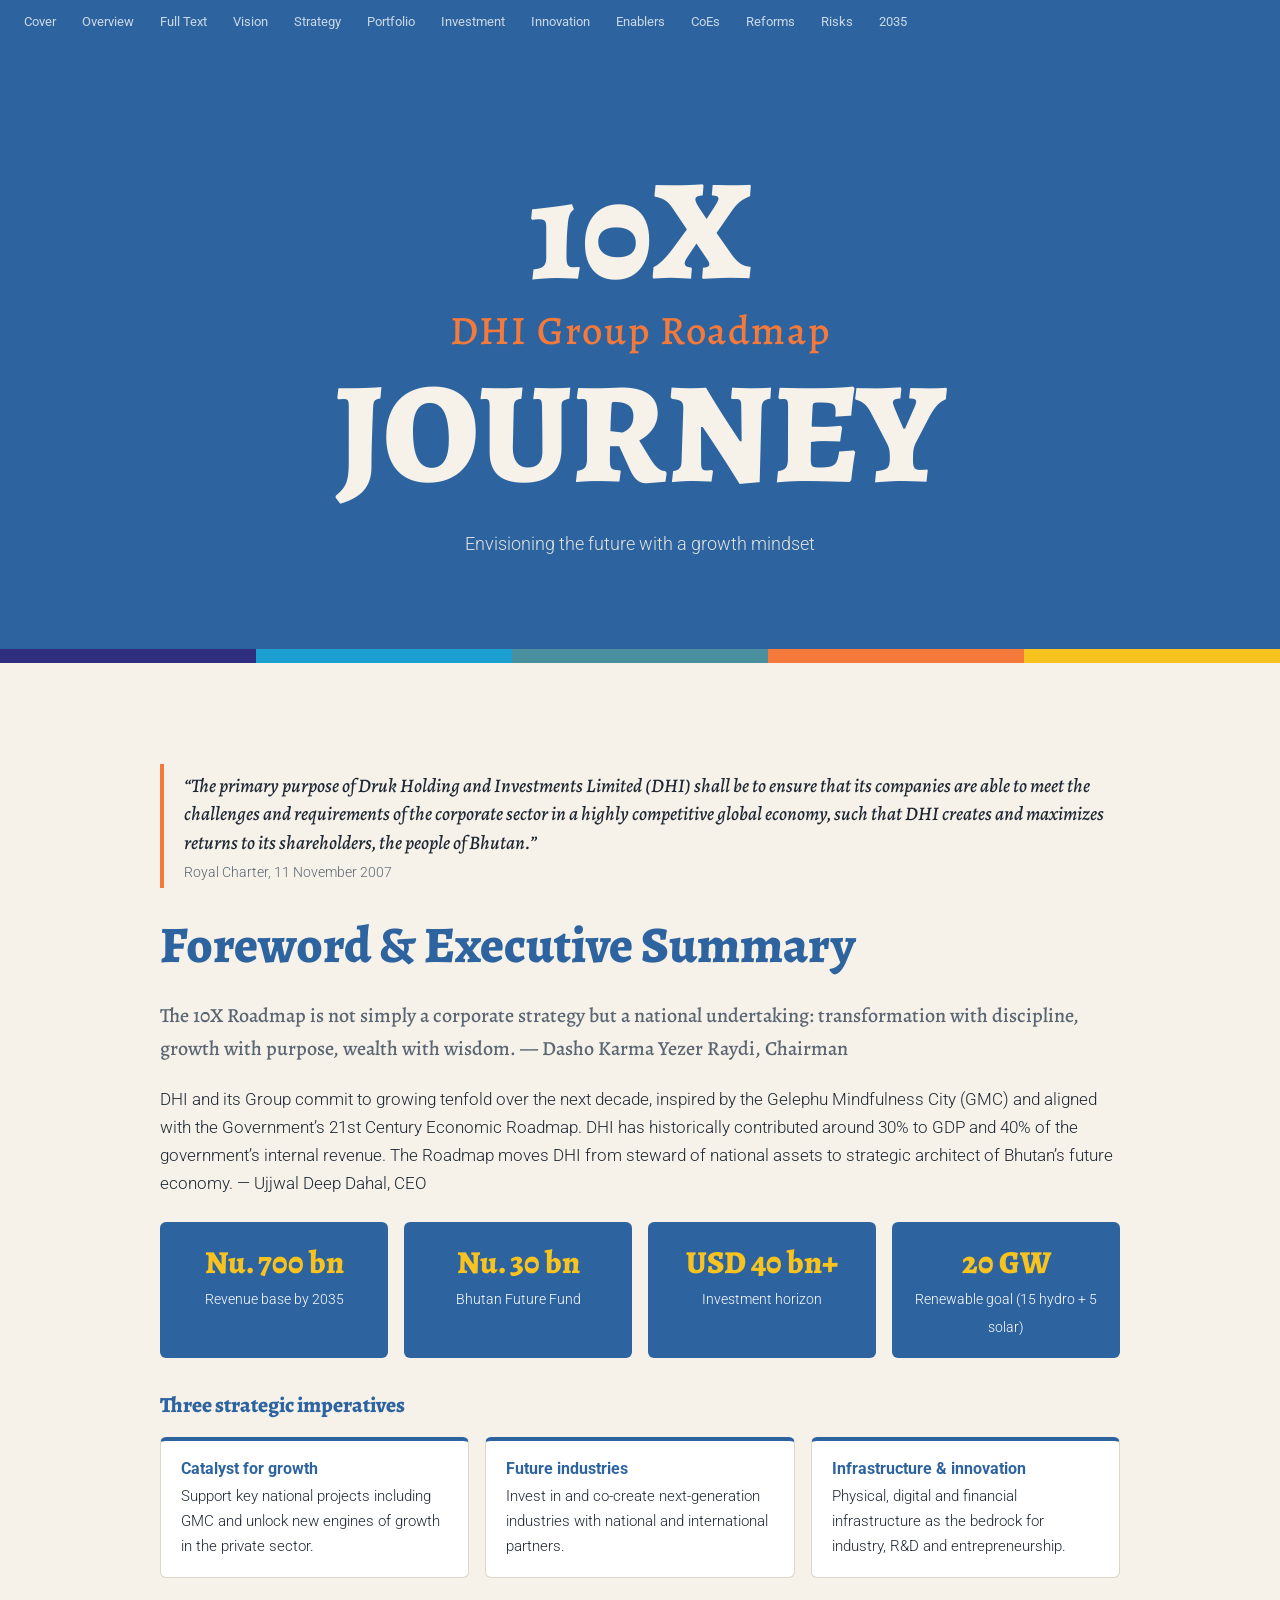
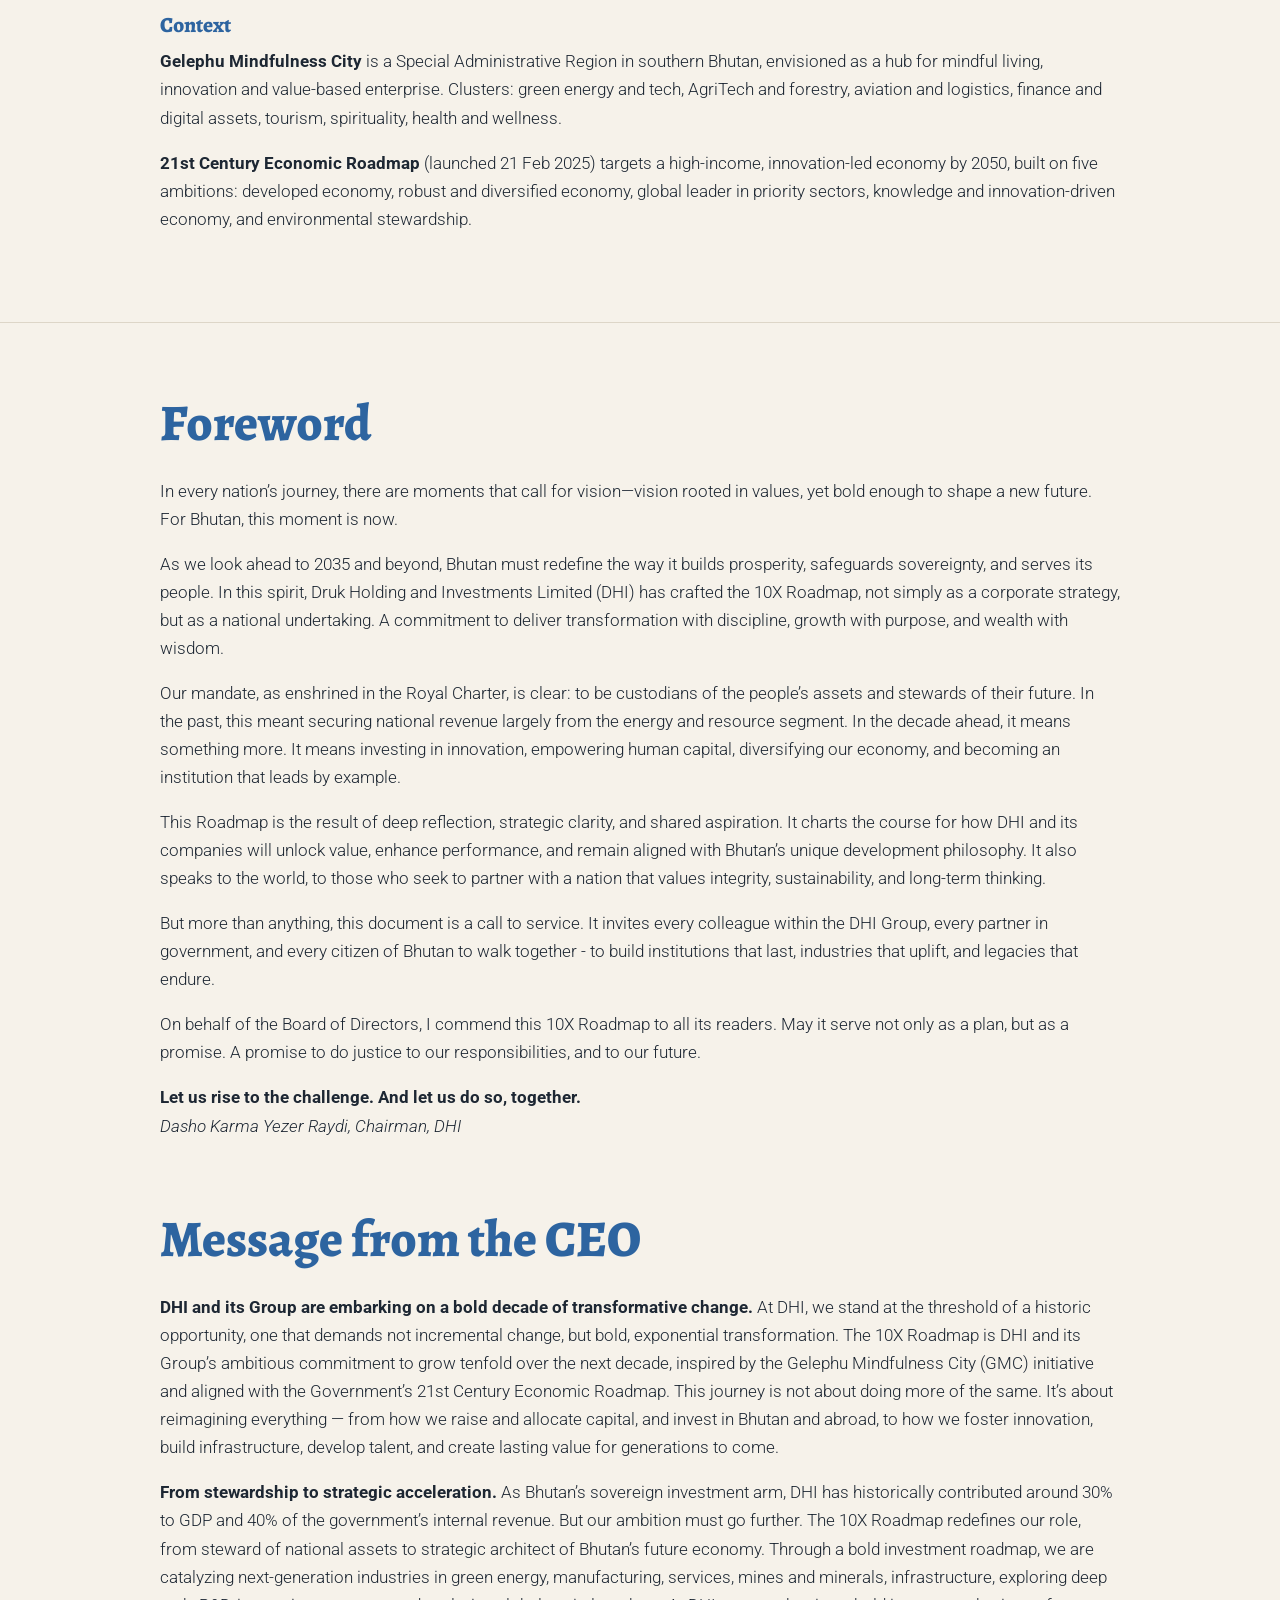
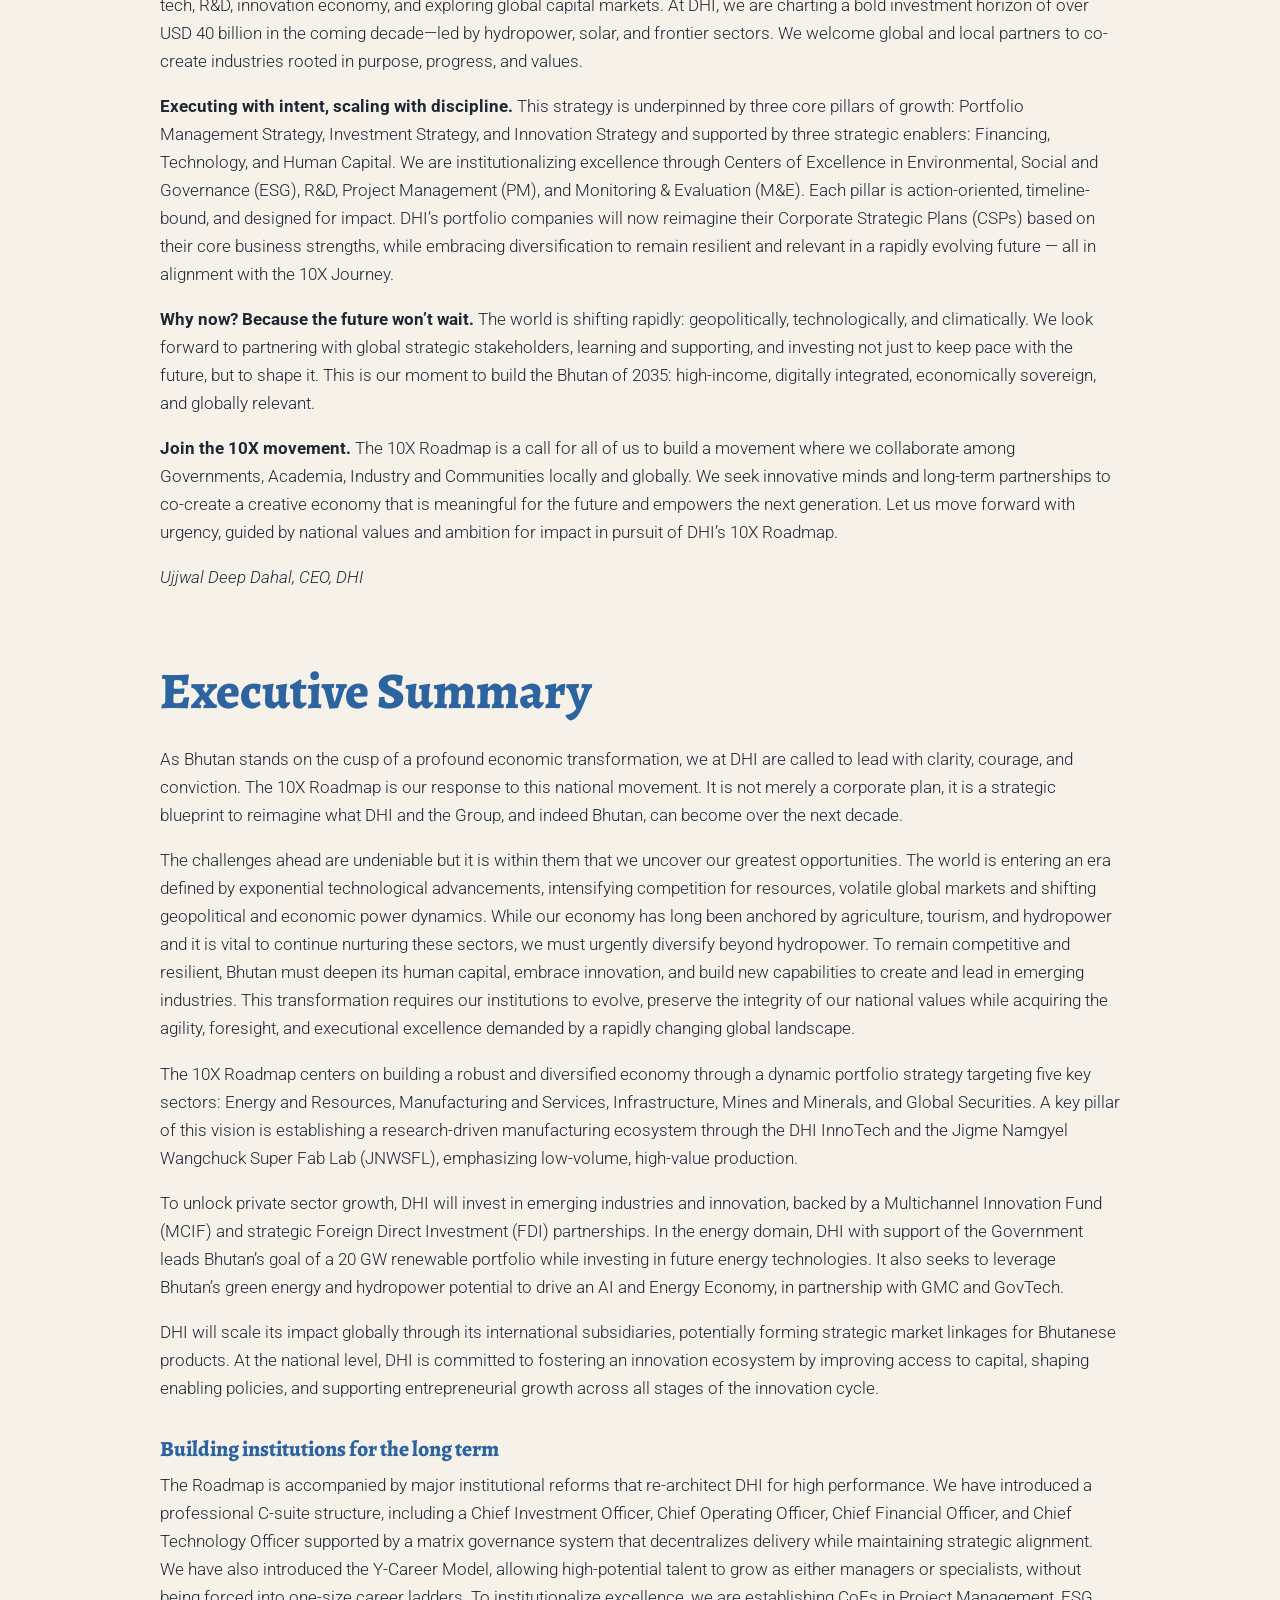
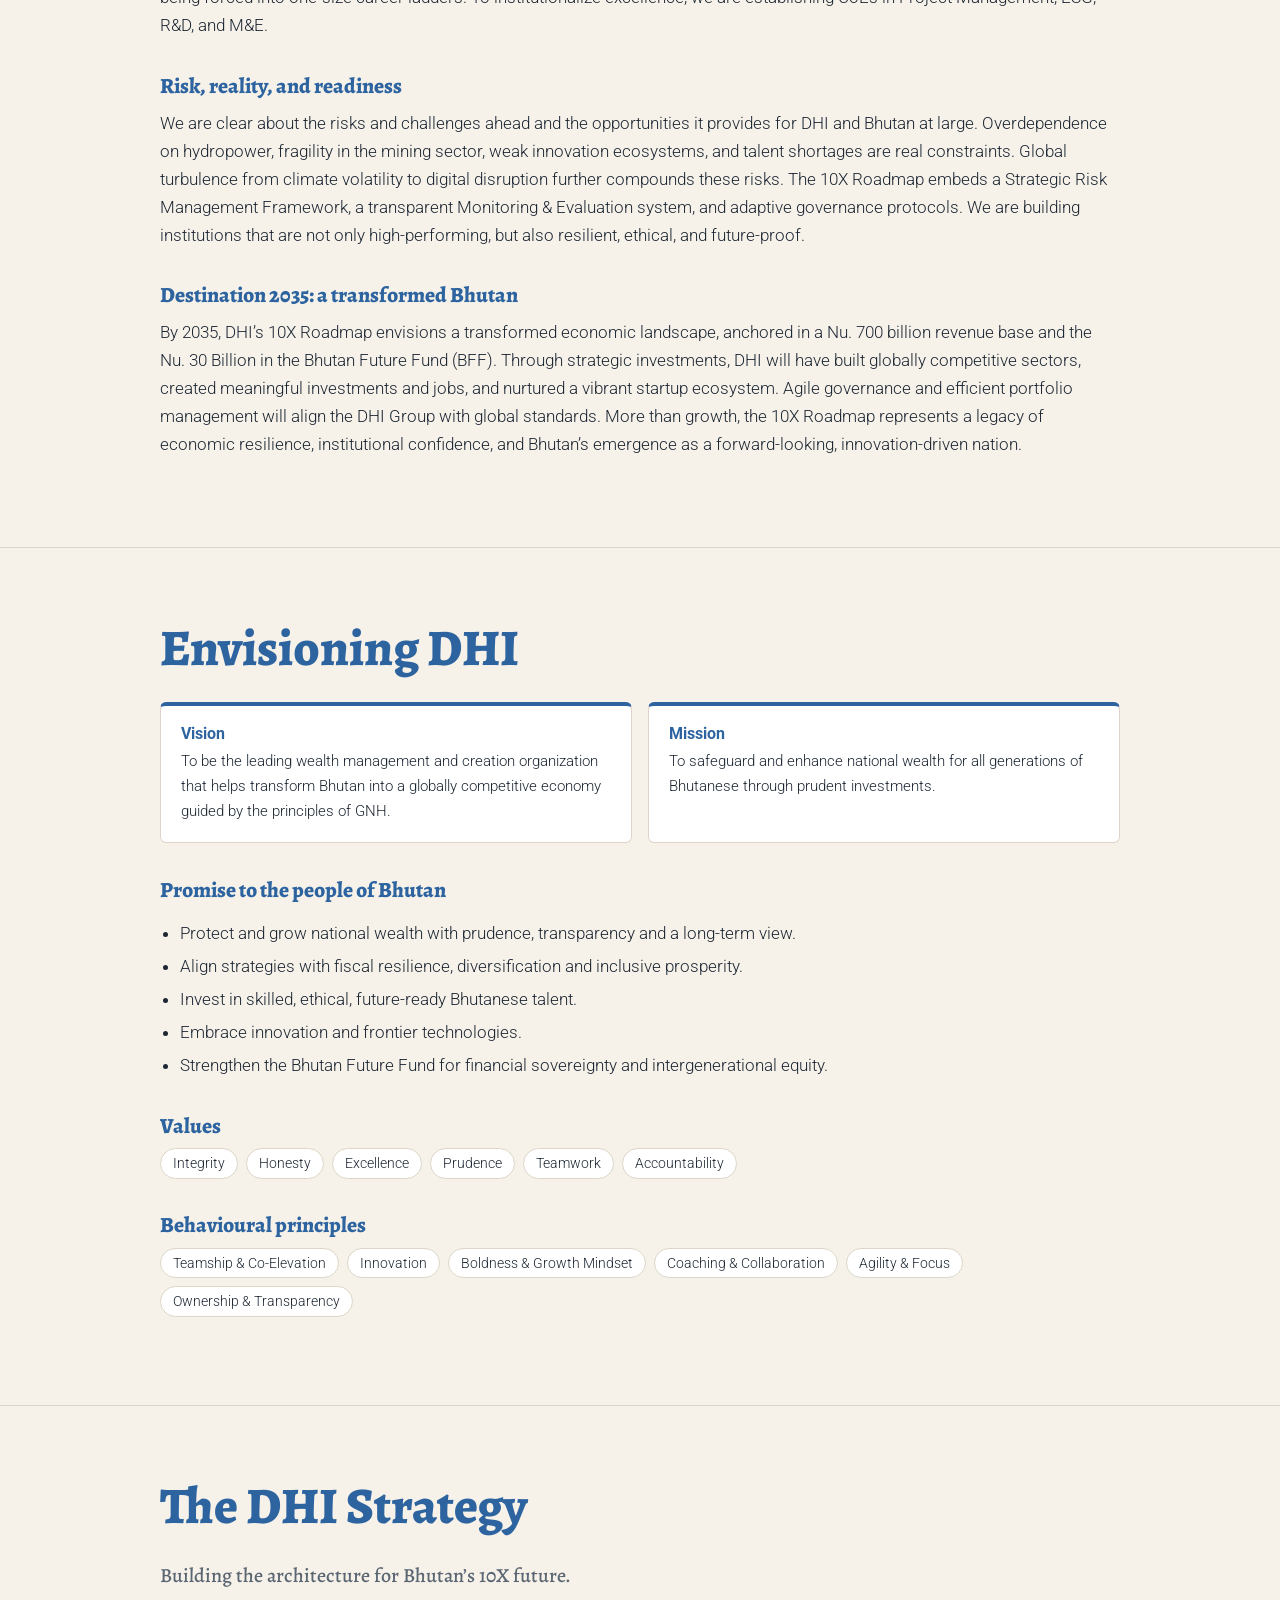
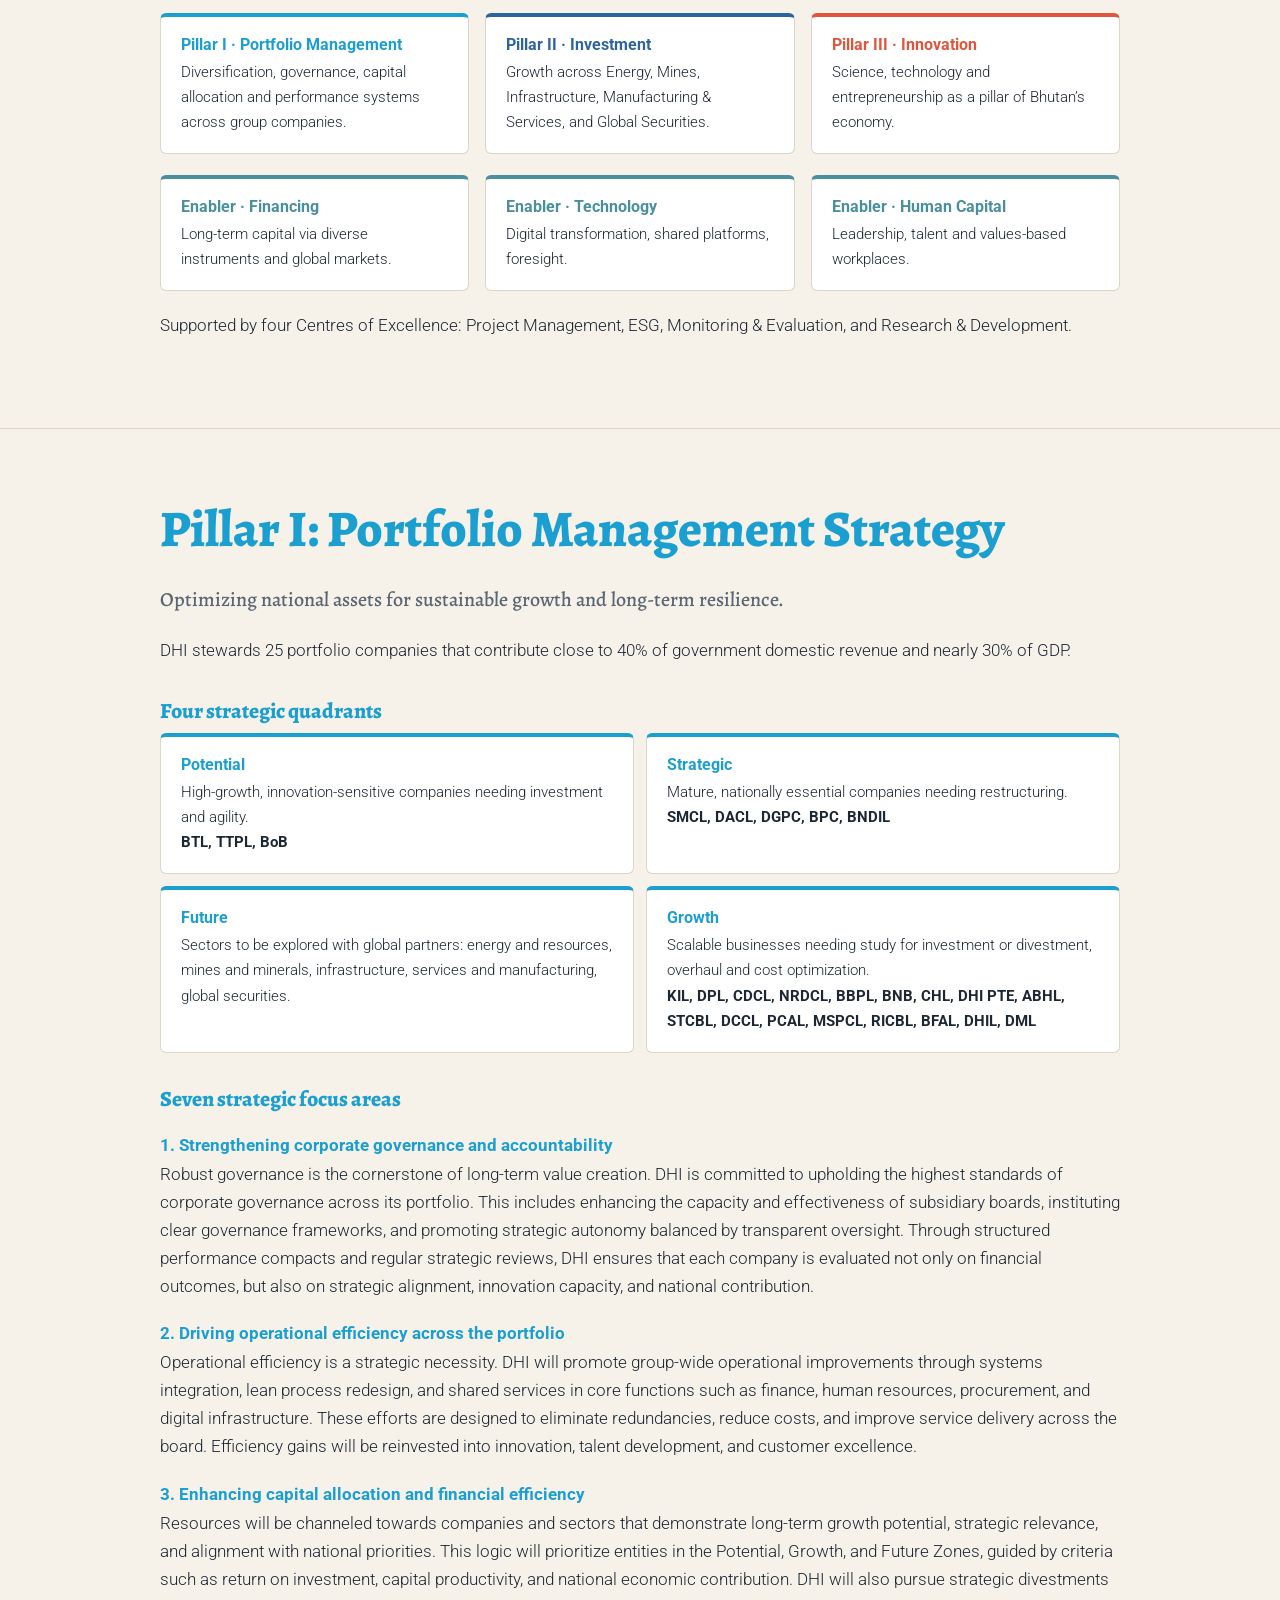
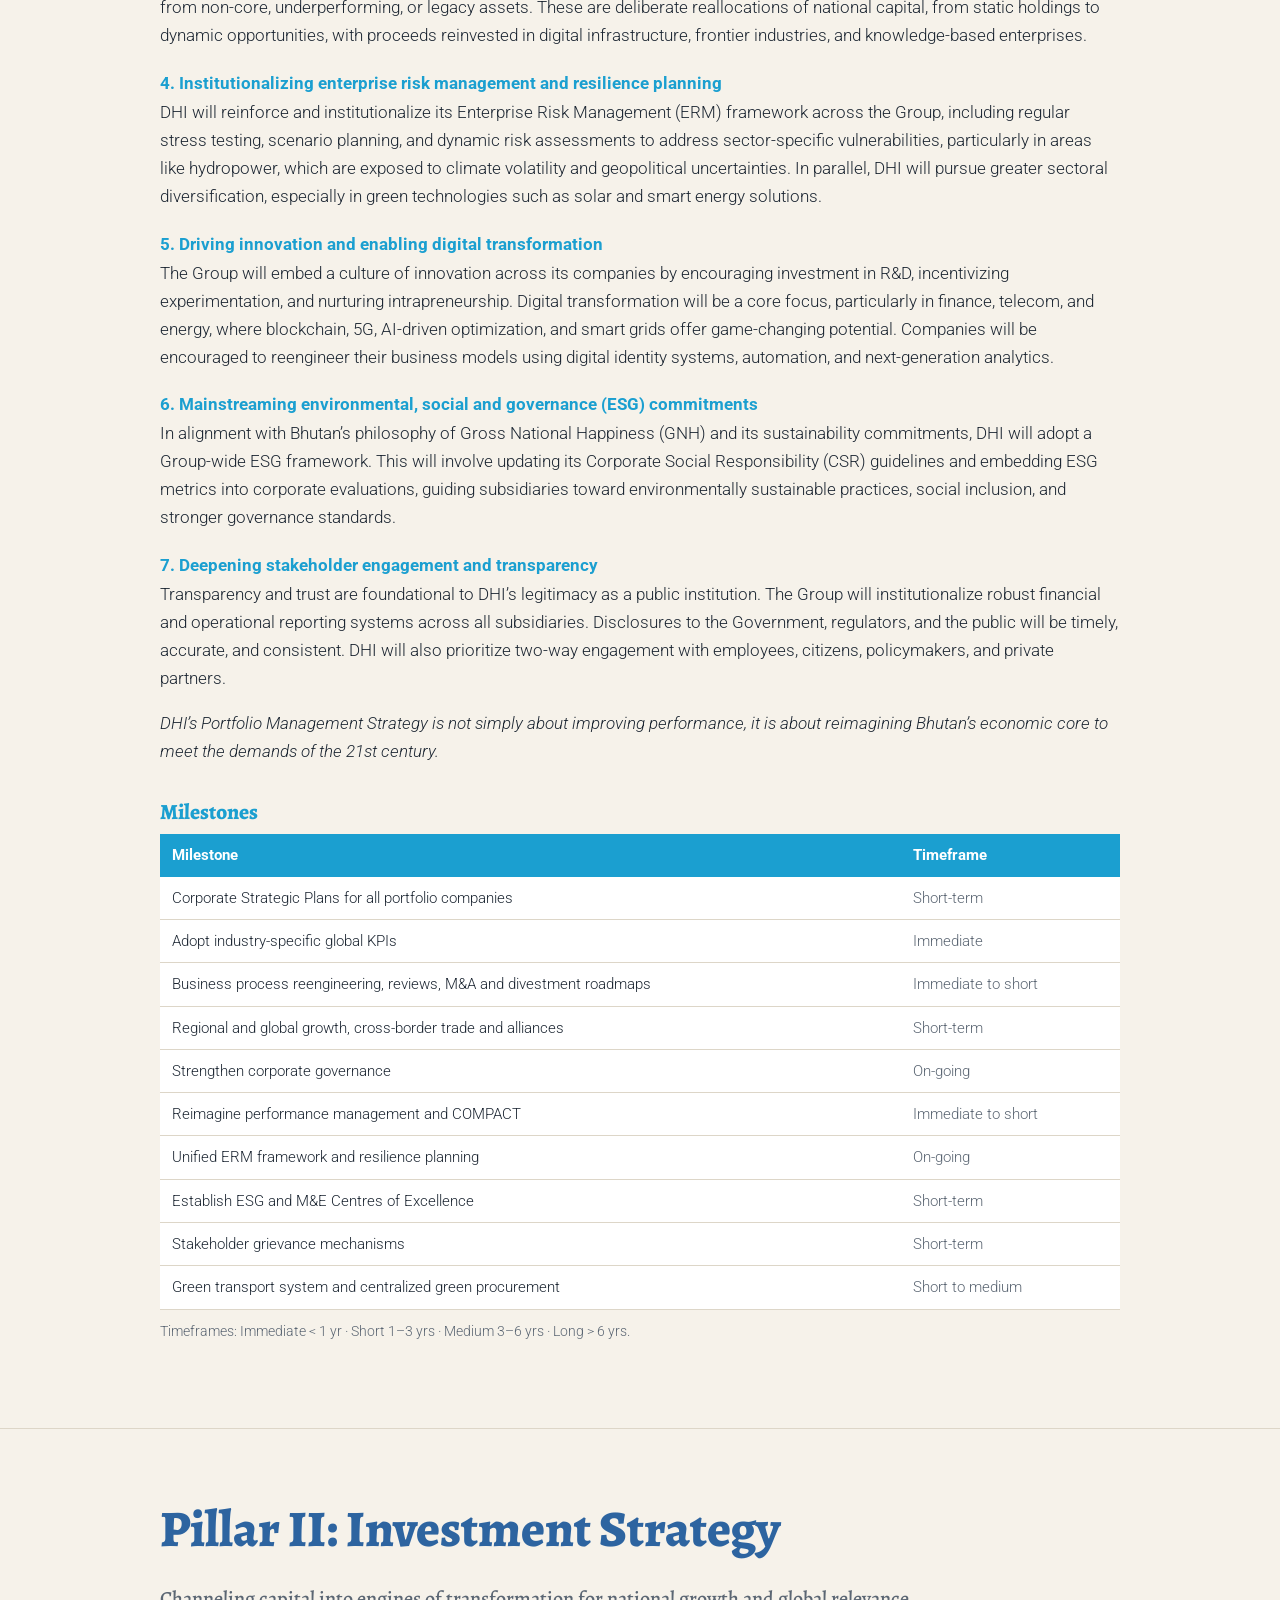
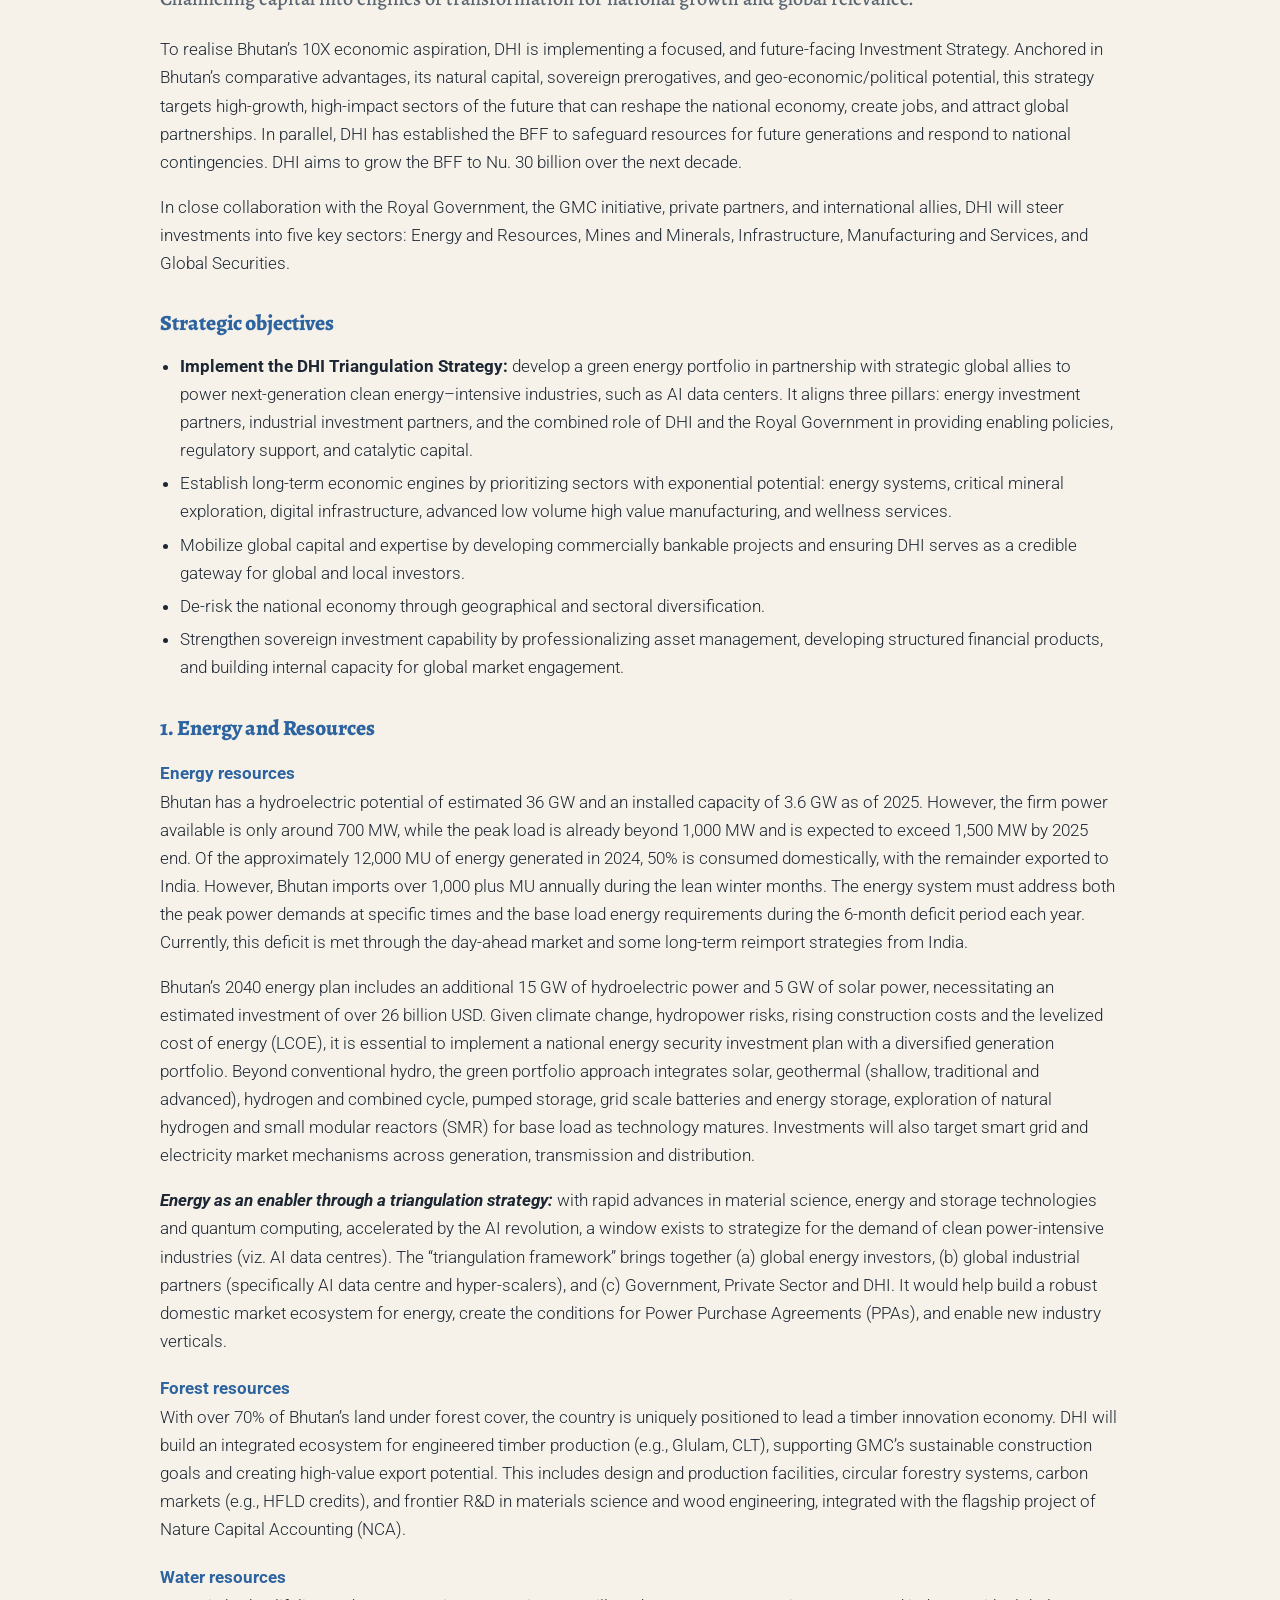
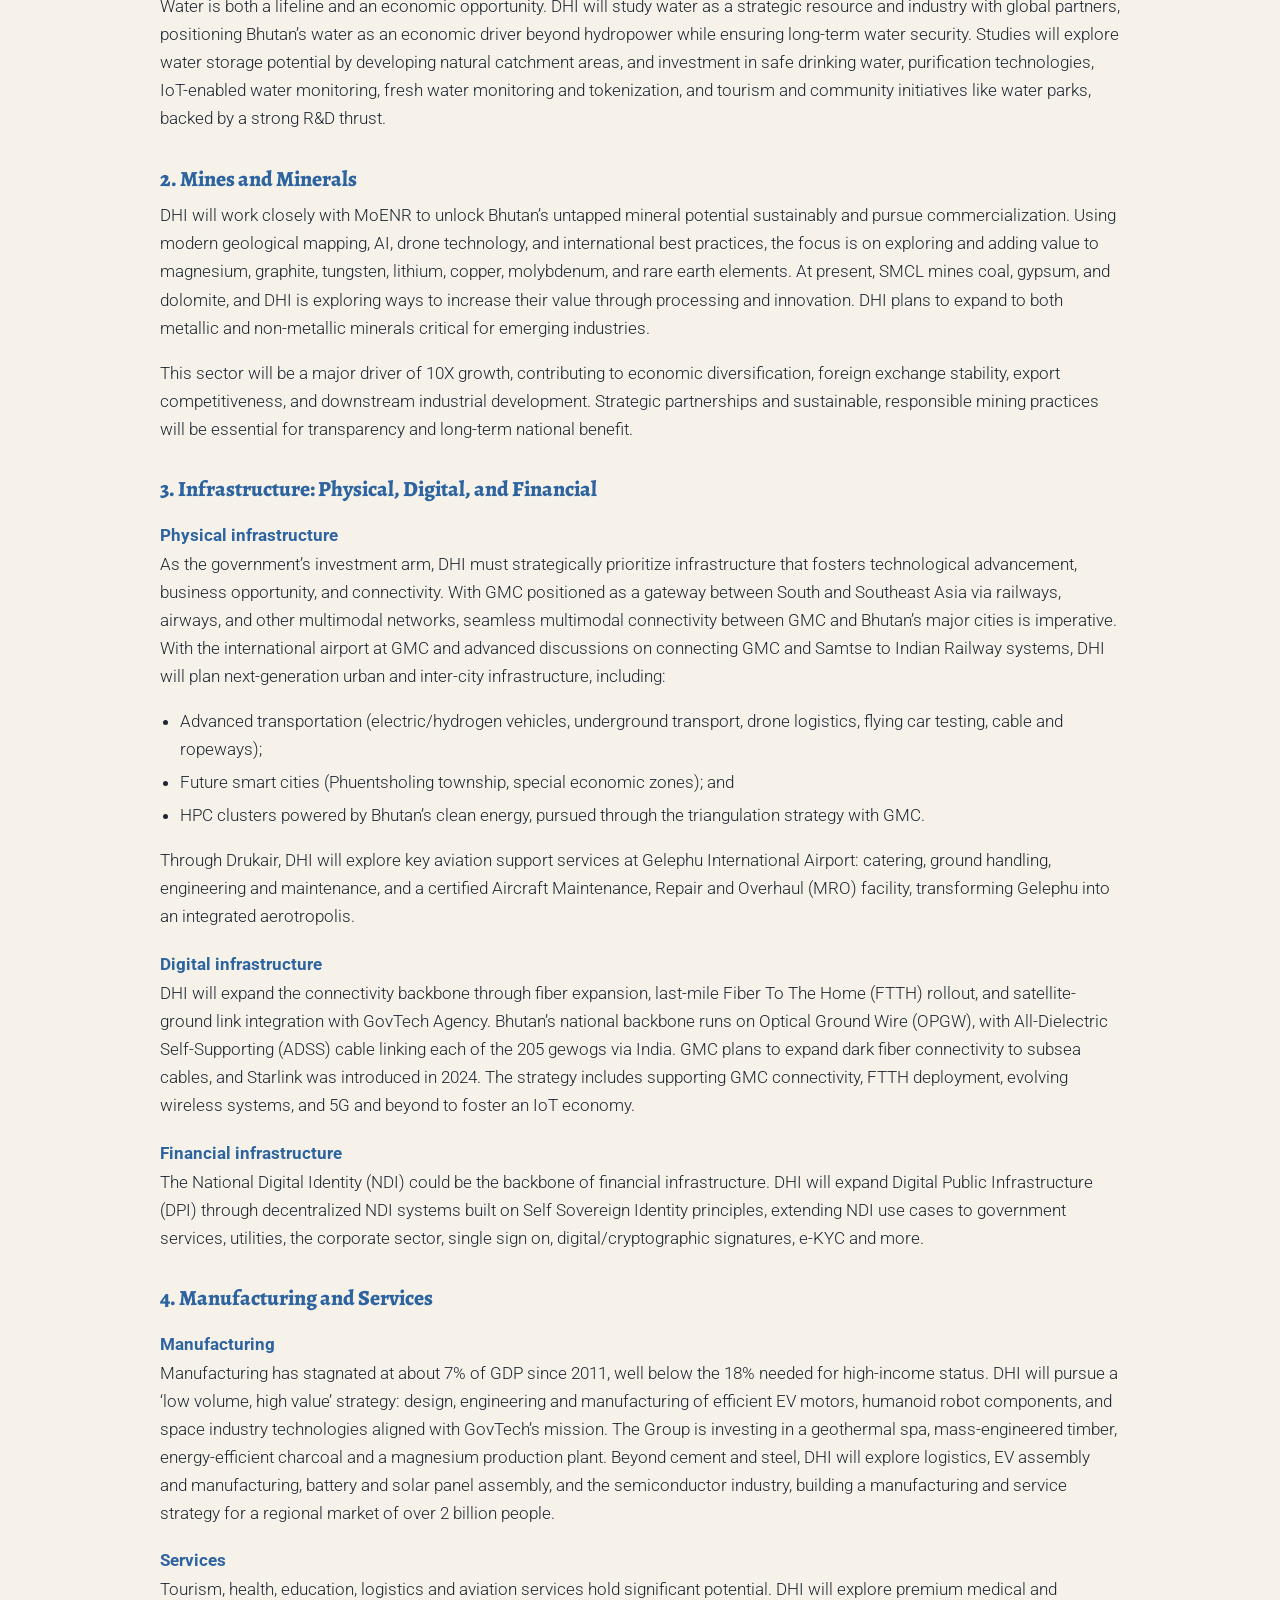
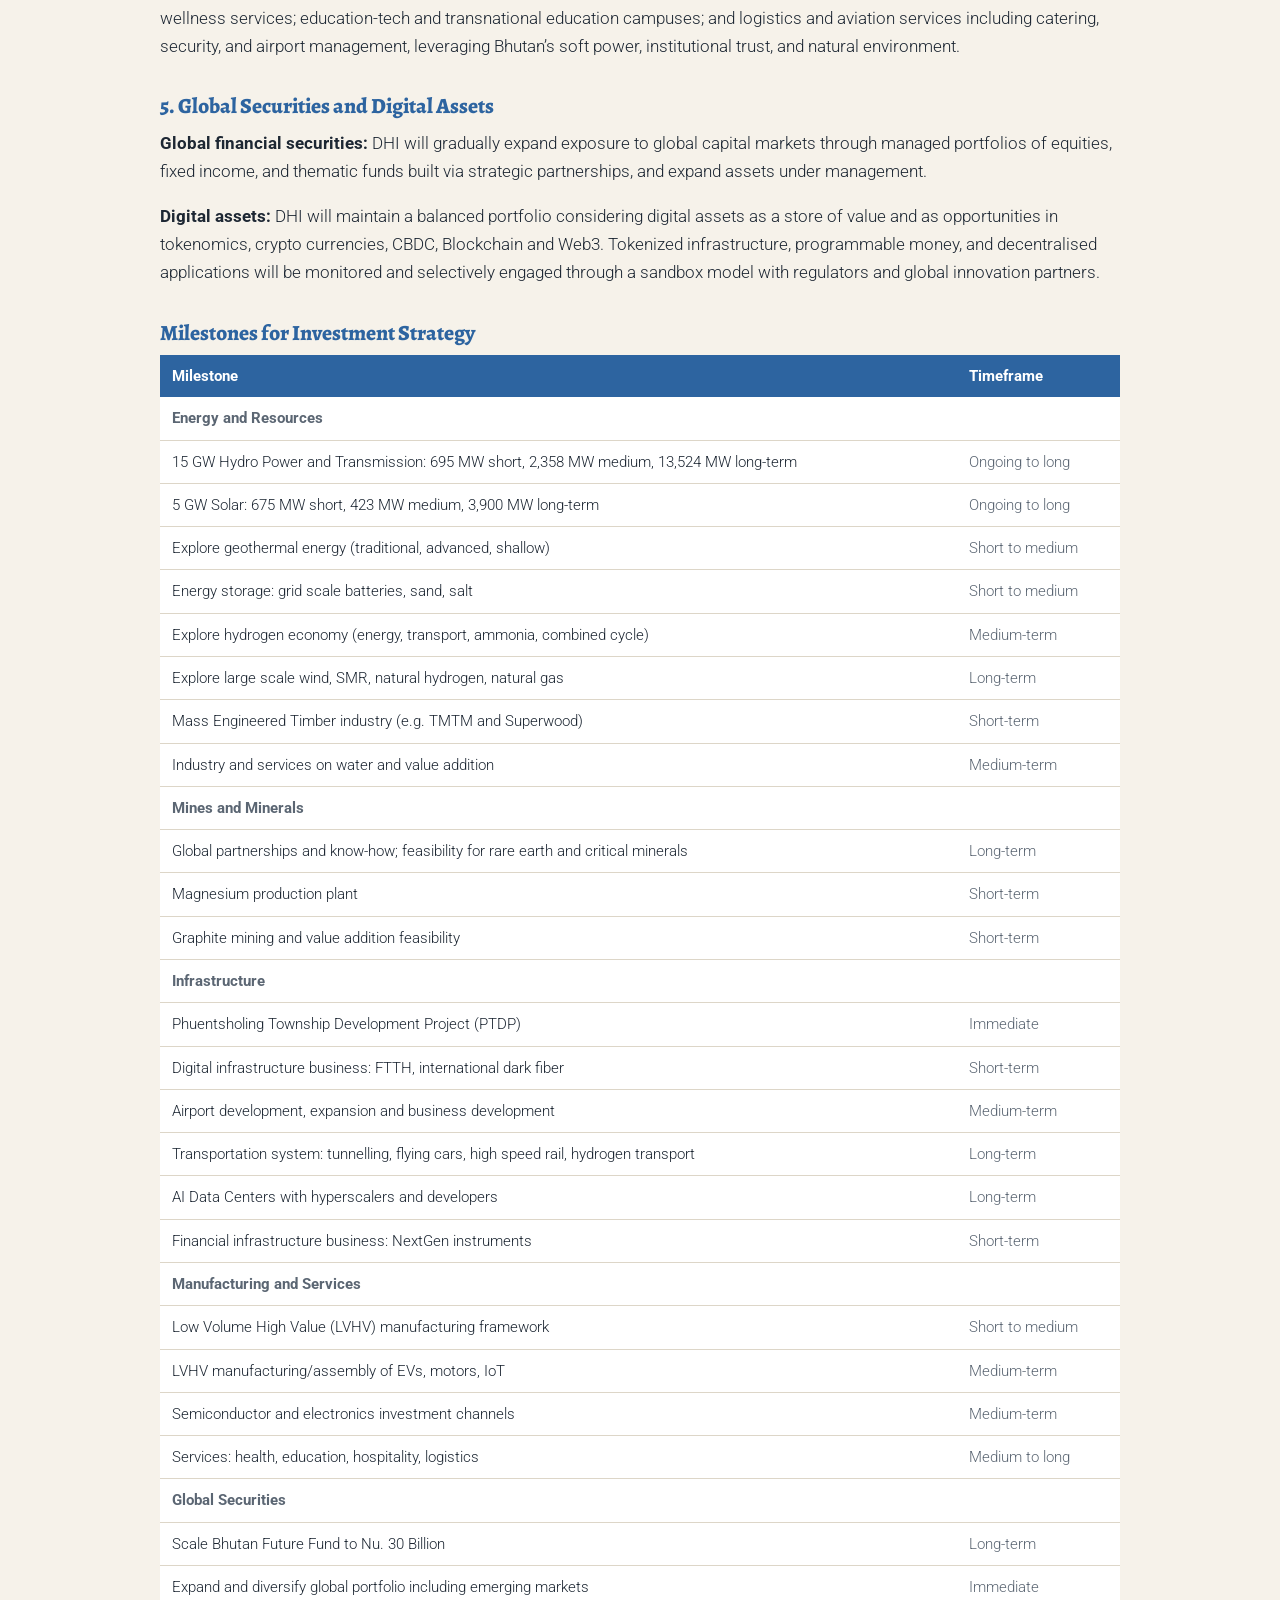
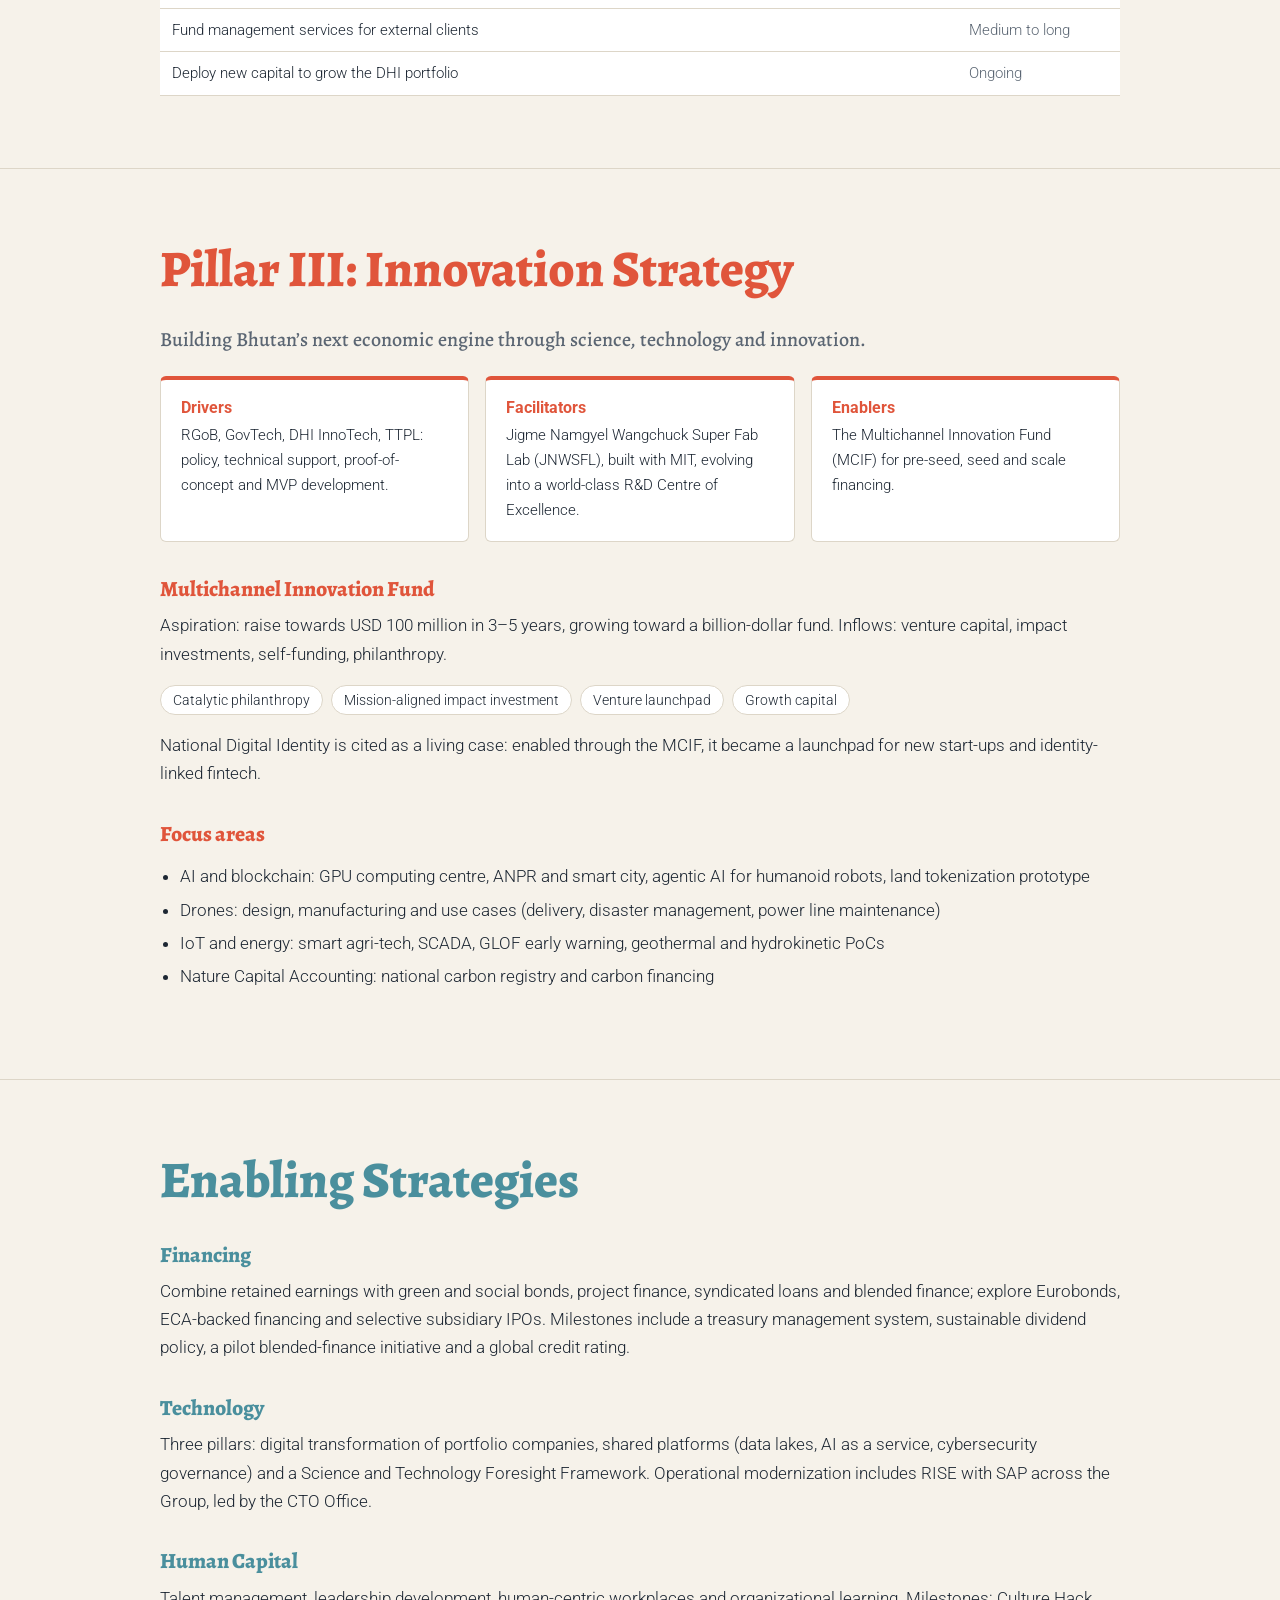
==== dhi-10x-roadmap.html @ bbc8d2c8 "Add roadmap page and links" ====
<!DOCTYPE html>
<html lang="en">
<head>
<meta charset="utf-8">
<meta name="viewport" content="width=device-width, initial-scale=1">
<title>10X Journey – DHI Group Roadmap</title>
<link rel="preconnect" href="https://fonts.googleapis.com">
<link rel="preconnect" href="https://fonts.gstatic.com" crossorigin>
<link href="https://fonts.googleapis.com/css2?family=Alegreya:wght@500;800&family=Roboto:wght@300;400;700&display=swap" rel="stylesheet">
<style>
:root{--bg:#f6f2ea;--card:#fff;--ink:#1d2733;--mute:#5b6673;--blue:#2d64a0;--cyan:#1b9fd0;--coral:#e0553b;--teal:#4a8f9d;--gold:#c9a227;--line:#ddd6c8}
@media (prefers-color-scheme:dark){:root:not([data-theme=light]){--bg:#10161d;--card:#18212b;--ink:#e8ecef;--mute:#9aa6b2;--blue:#6aa6e0;--cyan:#4cc3ef;--coral:#f27a62;--teal:#7bbfcc;--line:#2a3541}}
*{box-sizing:border-box}
html{scroll-behavior:smooth;scroll-padding-top:64px}
body{margin:0;background:var(--bg);color:var(--ink);font:300 17px/1.65 Roboto,system-ui,sans-serif}
h1,h2,h3{font-family:Alegreya,Georgia,serif;line-height:1.1;margin:0 0 .5em}
h2{font-size:clamp(2rem,5vw,3.2rem);font-weight:800;color:var(--blue)}
h3{font-size:1.35rem;font-weight:800;color:var(--accent,var(--blue));margin-top:1.6em}
p{margin:0 0 1em}
b,strong{font-weight:700}
nav{position:sticky;top:0;z-index:10;background:var(--blue);display:flex;gap:2px;overflow-x:auto;padding:0 12px;padding-top:env(safe-area-inset-top,0)}
nav a{color:#fff;text-decoration:none;font:400 13px Roboto,sans-serif;padding:14px 12px;white-space:nowrap;opacity:.75}
nav a.on,nav a:hover{opacity:1;box-shadow:inset 0 -3px #f4793a}
.hero{background:var(--blue);color:#f6f2ea;padding:12vh 24px 10vh;text-align:center}
.hero h1{font-size:clamp(3.5rem,14vw,9rem);font-weight:800;margin:0}
.hero h1 small{display:block;font-size:.28em;color:#f4793a;font-weight:500;letter-spacing:.04em}
.hero p{max-width:30em;margin:1em auto 0;font-size:1.1rem;opacity:.9}
.stripes{height:14px;background:linear-gradient(90deg,#2f2d7e 0 20%,#1b9fd0 20% 40%,#4a8f9d 40% 60%,#f4793a 60% 80%,#f9c31f 80%)}
section{padding:72px 24px;border-bottom:1px solid var(--line)}
.w{max-width:960px;margin:auto}
.lead{font-size:1.25rem;font-family:Alegreya,serif;font-weight:500;color:var(--mute)}
.grid{display:grid;gap:16px;grid-template-columns:repeat(auto-fit,minmax(230px,1fr));margin:1.2em 0}
.card{background:var(--card);border:1px solid var(--line);border-top:4px solid var(--accent,var(--blue));border-radius:6px;padding:18px 20px}
.card h4{margin:0 0 6px;font:700 1rem Roboto;color:var(--accent,var(--blue))}
.card p{margin:0;font-size:.95rem}
.stats{display:grid;gap:16px;grid-template-columns:repeat(auto-fit,minmax(170px,1fr));margin:1.5em 0}
.stat{text-align:center;padding:18px;background:var(--blue);color:#fff;border-radius:6px}
.stat b{display:block;font:800 2rem Alegreya,serif;color:#f9c31f}
.stat span{font-size:.85rem}
blockquote{margin:1.5em 0;padding:8px 0 8px 20px;border-left:4px solid #f4793a;font:italic 500 1.2rem/1.5 Alegreya,serif}
blockquote cite{display:block;font:300 .85rem Roboto;color:var(--mute);margin-top:6px}
.chips{display:flex;flex-wrap:wrap;gap:8px;margin:8px 0 16px}
.chips span{background:var(--card);border:1px solid var(--line);border-radius:99px;padding:3px 12px;font-size:.85rem}
.wrap{overflow-x:auto}
table{border-collapse:collapse;width:100%;font-size:.92rem;background:var(--card)}
th{background:var(--accent,var(--blue));color:#fff;text-align:left;padding:9px 12px;font-weight:700}
td{padding:9px 12px;border-bottom:1px solid var(--line);vertical-align:top}
td:last-child{white-space:nowrap;color:var(--mute)}
ul{padding-left:1.2em}li{margin:.3em 0}
.p1{--accent:var(--cyan)}.p2{--accent:var(--blue)}.p3{--accent:var(--coral)}.en{--accent:var(--teal)}
.p1 h2{color:var(--cyan)}.p3 h2{color:var(--coral)}.en h2{color:var(--teal)}
.q{display:grid;grid-template-columns:1fr 1fr;gap:12px}
@media(max-width:560px){.q{grid-template-columns:1fr}}
footer{padding:40px 24px;text-align:center;color:var(--mute);font-size:.85rem}
h4{font:700 1.05rem Roboto;color:var(--accent,var(--blue));margin:1.4em 0 .3em}
</style>
</head>
<body>
<nav id="nav">
<a href="#top">Cover</a><a href="#intro">Overview</a><a href="#fulltext">Full Text</a><a href="#vision">Vision</a><a href="#strategy">Strategy</a><a href="#p1">Portfolio</a><a href="#p2">Investment</a><a href="#p3">Innovation</a><a href="#enablers">Enablers</a><a href="#coe">CoEs</a><a href="#reforms">Reforms</a><a href="#risk">Risks</a><a href="#2035">2035</a>
</nav>

<header class="hero" id="top">
<h1>10X<small>DHI Group Roadmap</small>JOURNEY</h1>
<p>Envisioning the future with a growth mindset</p>
</header>
<div class="stripes"></div>

<section id="intro"><div class="w">
<blockquote>“The primary purpose of Druk Holding and Investments Limited (DHI) shall be to ensure that its companies are able to meet the challenges and requirements of the corporate sector in a highly competitive global economy, such that DHI creates and maximizes returns to its shareholders, the people of Bhutan.”<cite>Royal Charter, 11 November 2007</cite></blockquote>

<h2>Foreword &amp; Executive Summary</h2>
<p class="lead">The 10X Roadmap is not simply a corporate strategy but a national undertaking: transformation with discipline, growth with purpose, wealth with wisdom. — Dasho Karma Yezer Raydi, Chairman</p>
<p>DHI and its Group commit to growing tenfold over the next decade, inspired by the Gelephu Mindfulness City (GMC) and aligned with the Government’s 21st Century Economic Roadmap. DHI has historically contributed around 30% to GDP and 40% of the government’s internal revenue. The Roadmap moves DHI from steward of national assets to strategic architect of Bhutan’s future economy. — Ujjwal Deep Dahal, CEO</p>
<div class="stats">
<div class="stat"><b>Nu. 700 bn</b><span>Revenue base by 2035</span></div>
<div class="stat"><b>Nu. 30 bn</b><span>Bhutan Future Fund</span></div>
<div class="stat"><b>USD 40 bn+</b><span>Investment horizon</span></div>
<div class="stat"><b>20 GW</b><span>Renewable goal (15 hydro + 5 solar)</span></div>
</div>
<h3>Three strategic imperatives</h3>
<div class="grid">
<div class="card"><h4>Catalyst for growth</h4><p>Support key national projects including GMC and unlock new engines of growth in the private sector.</p></div>
<div class="card"><h4>Future industries</h4><p>Invest in and co-create next-generation industries with national and international partners.</p></div>
<div class="card"><h4>Infrastructure &amp; innovation</h4><p>Physical, digital and financial infrastructure as the bedrock for industry, R&amp;D and entrepreneurship.</p></div>
</div>
<h3>Context</h3>
<p><b>Gelephu Mindfulness City</b> is a Special Administrative Region in southern Bhutan, envisioned as a hub for mindful living, innovation and value-based enterprise. Clusters: green energy and tech, AgriTech and forestry, aviation and logistics, finance and digital assets, tourism, spirituality, health and wellness.</p>
<p><b>21st Century Economic Roadmap</b> (launched 21 Feb 2025) targets a high-income, innovation-led economy by 2050, built on five ambitions: developed economy, robust and diversified economy, global leader in priority sectors, knowledge and innovation-driven economy, and environmental stewardship.</p>
</div></section>

<section id="fulltext"><div class="w">
<h2>Foreword</h2>
<p>In every nation’s journey, there are moments that call for vision—vision rooted in values, yet bold enough to shape a new future. For Bhutan, this moment is now.</p>
<p>As we look ahead to 2035 and beyond, Bhutan must redefine the way it builds prosperity, safeguards sovereignty, and serves its people. In this spirit, Druk Holding and Investments Limited (DHI) has crafted the 10X Roadmap, not simply as a corporate strategy, but as a national undertaking. A commitment to deliver transformation with discipline, growth with purpose, and wealth with wisdom.</p>
<p>Our mandate, as enshrined in the Royal Charter, is clear: to be custodians of the people’s assets and stewards of their future. In the past, this meant securing national revenue largely from the energy and resource segment. In the decade ahead, it means something more. It means investing in innovation, empowering human capital, diversifying our economy, and becoming an institution that leads by example.</p>
<p>This Roadmap is the result of deep reflection, strategic clarity, and shared aspiration. It charts the course for how DHI and its companies will unlock value, enhance performance, and remain aligned with Bhutan’s unique development philosophy. It also speaks to the world, to those who seek to partner with a nation that values integrity, sustainability, and long-term thinking.</p>
<p>But more than anything, this document is a call to service. It invites every colleague within the DHI Group, every partner in government, and every citizen of Bhutan to walk together - to build institutions that last, industries that uplift, and legacies that endure.</p>
<p>On behalf of the Board of Directors, I commend this 10X Roadmap to all its readers. May it serve not only as a plan, but as a promise. A promise to do justice to our responsibilities, and to our future.</p>
<p><b>Let us rise to the challenge. And let us do so, together.</b><br><i>Dasho Karma Yezer Raydi, Chairman, DHI</i></p>

<h2 style="margin-top:1.4em">Message from the CEO</h2>
<p><b>DHI and its Group are embarking on a bold decade of transformative change.</b> At DHI, we stand at the threshold of a historic opportunity, one that demands not incremental change, but bold, exponential transformation. The 10X Roadmap is DHI and its Group’s ambitious commitment to grow tenfold over the next decade, inspired by the Gelephu Mindfulness City (GMC) initiative and aligned with the Government’s 21st Century Economic Roadmap. This journey is not about doing more of the same. It’s about reimagining everything — from how we raise and allocate capital, and invest in Bhutan and abroad, to how we foster innovation, build infrastructure, develop talent, and create lasting value for generations to come.</p>
<p><b>From stewardship to strategic acceleration.</b> As Bhutan’s sovereign investment arm, DHI has historically contributed around 30% to GDP and 40% of the government’s internal revenue. But our ambition must go further. The 10X Roadmap redefines our role, from steward of national assets to strategic architect of Bhutan’s future economy. Through a bold investment roadmap, we are catalyzing next-generation industries in green energy, manufacturing, services, mines and minerals, infrastructure, exploring deep tech, R&amp;D, innovation economy, and exploring global capital markets. At DHI, we are charting a bold investment horizon of over USD 40 billion in the coming decade—led by hydropower, solar, and frontier sectors. We welcome global and local partners to co-create industries rooted in purpose, progress, and values.</p>
<p><b>Executing with intent, scaling with discipline.</b> This strategy is underpinned by three core pillars of growth: Portfolio Management Strategy, Investment Strategy, and Innovation Strategy and supported by three strategic enablers: Financing, Technology, and Human Capital. We are institutionalizing excellence through Centers of Excellence in Environmental, Social and Governance (ESG), R&amp;D, Project Management (PM), and Monitoring &amp; Evaluation (M&amp;E). Each pillar is action-oriented, timeline-bound, and designed for impact. DHI’s portfolio companies will now reimagine their Corporate Strategic Plans (CSPs) based on their core business strengths, while embracing diversification to remain resilient and relevant in a rapidly evolving future — all in alignment with the 10X Journey.</p>
<p><b>Why now? Because the future won’t wait.</b> The world is shifting rapidly: geopolitically, technologically, and climatically. We look forward to partnering with global strategic stakeholders, learning and supporting, and investing not just to keep pace with the future, but to shape it. This is our moment to build the Bhutan of 2035: high-income, digitally integrated, economically sovereign, and globally relevant.</p>
<p><b>Join the 10X movement.</b> The 10X Roadmap is a call for all of us to build a movement where we collaborate among Governments, Academia, Industry and Communities locally and globally. We seek innovative minds and long-term partnerships to co-create a creative economy that is meaningful for the future and empowers the next generation. Let us move forward with urgency, guided by national values and ambition for impact in pursuit of DHI’s 10X Roadmap.</p>
<p><i>Ujjwal Deep Dahal, CEO, DHI</i></p>

<h2 style="margin-top:1.4em">Executive Summary</h2>
<p>As Bhutan stands on the cusp of a profound economic transformation, we at DHI are called to lead with clarity, courage, and conviction. The 10X Roadmap is our response to this national movement. It is not merely a corporate plan, it is a strategic blueprint to reimagine what DHI and the Group, and indeed Bhutan, can become over the next decade.</p>
<p>The challenges ahead are undeniable but it is within them that we uncover our greatest opportunities. The world is entering an era defined by exponential technological advancements, intensifying competition for resources, volatile global markets and shifting geopolitical and economic power dynamics. While our economy has long been anchored by agriculture, tourism, and hydropower and it is vital to continue nurturing these sectors, we must urgently diversify beyond hydropower. To remain competitive and resilient, Bhutan must deepen its human capital, embrace innovation, and build new capabilities to create and lead in emerging industries. This transformation requires our institutions to evolve, preserve the integrity of our national values while acquiring the agility, foresight, and executional excellence demanded by a rapidly changing global landscape.</p>
<p>The 10X Roadmap centers on building a robust and diversified economy through a dynamic portfolio strategy targeting five key sectors: Energy and Resources, Manufacturing and Services, Infrastructure, Mines and Minerals, and Global Securities. A key pillar of this vision is establishing a research-driven manufacturing ecosystem through the DHI InnoTech and the Jigme Namgyel Wangchuck Super Fab Lab (JNWSFL), emphasizing low-volume, high-value production.</p>
<p>To unlock private sector growth, DHI will invest in emerging industries and innovation, backed by a Multichannel Innovation Fund (MCIF) and strategic Foreign Direct Investment (FDI) partnerships. In the energy domain, DHI with support of the Government leads Bhutan’s goal of a 20 GW renewable portfolio while investing in future energy technologies. It also seeks to leverage Bhutan’s green energy and hydropower potential to drive an AI and Energy Economy, in partnership with GMC and GovTech.</p>
<p>DHI will scale its impact globally through its international subsidiaries, potentially forming strategic market linkages for Bhutanese products. At the national level, DHI is committed to fostering an innovation ecosystem by improving access to capital, shaping enabling policies, and supporting entrepreneurial growth across all stages of the innovation cycle.</p>
<h3>Building institutions for the long term</h3>
<p>The Roadmap is accompanied by major institutional reforms that re-architect DHI for high performance. We have introduced a professional C-suite structure, including a Chief Investment Officer, Chief Operating Officer, Chief Financial Officer, and Chief Technology Officer supported by a matrix governance system that decentralizes delivery while maintaining strategic alignment. We have also introduced the Y-Career Model, allowing high-potential talent to grow as either managers or specialists, without being forced into one-size career ladders. To institutionalize excellence, we are establishing CoEs in Project Management, ESG, R&amp;D, and M&amp;E.</p>
<h3>Risk, reality, and readiness</h3>
<p>We are clear about the risks and challenges ahead and the opportunities it provides for DHI and Bhutan at large. Overdependence on hydropower, fragility in the mining sector, weak innovation ecosystems, and talent shortages are real constraints. Global turbulence from climate volatility to digital disruption further compounds these risks. The 10X Roadmap embeds a Strategic Risk Management Framework, a transparent Monitoring &amp; Evaluation system, and adaptive governance protocols. We are building institutions that are not only high-performing, but also resilient, ethical, and future-proof.</p>
<h3>Destination 2035: a transformed Bhutan</h3>
<p>By 2035, DHI’s 10X Roadmap envisions a transformed economic landscape, anchored in a Nu. 700 billion revenue base and the Nu. 30 Billion in the Bhutan Future Fund (BFF). Through strategic investments, DHI will have built globally competitive sectors, created meaningful investments and jobs, and nurtured a vibrant startup ecosystem. Agile governance and efficient portfolio management will align the DHI Group with global standards. More than growth, the 10X Roadmap represents a legacy of economic resilience, institutional confidence, and Bhutan’s emergence as a forward-looking, innovation-driven nation.</p>
</div></section>

<section id="vision"><div class="w">
<h2>Envisioning DHI</h2>
<div class="grid">
<div class="card"><h4>Vision</h4><p>To be the leading wealth management and creation organization that helps transform Bhutan into a globally competitive economy guided by the principles of GNH.</p></div>
<div class="card"><h4>Mission</h4><p>To safeguard and enhance national wealth for all generations of Bhutanese through prudent investments.</p></div>
</div>
<h3>Promise to the people of Bhutan</h3>
<ul>
<li>Protect and grow national wealth with prudence, transparency and a long-term view.</li>
<li>Align strategies with fiscal resilience, diversification and inclusive prosperity.</li>
<li>Invest in skilled, ethical, future-ready Bhutanese talent.</li>
<li>Embrace innovation and frontier technologies.</li>
<li>Strengthen the Bhutan Future Fund for financial sovereignty and intergenerational equity.</li>
</ul>
<h3>Values</h3>
<div class="chips"><span>Integrity</span><span>Honesty</span><span>Excellence</span><span>Prudence</span><span>Teamwork</span><span>Accountability</span></div>
<h3>Behavioural principles</h3>
<div class="chips"><span>Teamship &amp; Co-Elevation</span><span>Innovation</span><span>Boldness &amp; Growth Mindset</span><span>Coaching &amp; Collaboration</span><span>Agility &amp; Focus</span><span>Ownership &amp; Transparency</span></div>
</div></section>

<section id="strategy"><div class="w">
<h2>The DHI Strategy</h2>
<p class="lead">Building the architecture for Bhutan’s 10X future.</p>
<div class="grid">
<div class="card p1"><h4>Pillar I · Portfolio Management</h4><p>Diversification, governance, capital allocation and performance systems across group companies.</p></div>
<div class="card p2"><h4>Pillar II · Investment</h4><p>Growth across Energy, Mines, Infrastructure, Manufacturing &amp; Services, and Global Securities.</p></div>
<div class="card p3"><h4>Pillar III · Innovation</h4><p>Science, technology and entrepreneurship as a pillar of Bhutan’s economy.</p></div>
</div>
<div class="grid">
<div class="card en"><h4>Enabler · Financing</h4><p>Long-term capital via diverse instruments and global markets.</p></div>
<div class="card en"><h4>Enabler · Technology</h4><p>Digital transformation, shared platforms, foresight.</p></div>
<div class="card en"><h4>Enabler · Human Capital</h4><p>Leadership, talent and values-based workplaces.</p></div>
</div>
<p>Supported by four Centres of Excellence: Project Management, ESG, Monitoring &amp; Evaluation, and Research &amp; Development.</p>
</div></section>

<section id="p1" class="p1"><div class="w">
<h2>Pillar I: Portfolio Management Strategy</h2>
<p class="lead">Optimizing national assets for sustainable growth and long-term resilience.</p>
<p>DHI stewards 25 portfolio companies that contribute close to 40% of government domestic revenue and nearly 30% of GDP.</p>
<h3>Four strategic quadrants</h3>
<div class="q">
<div class="card"><h4>Potential</h4><p>High-growth, innovation-sensitive companies needing investment and agility.<br><b>BTL, TTPL, BoB</b></p></div>
<div class="card"><h4>Strategic</h4><p>Mature, nationally essential companies needing restructuring.<br><b>SMCL, DACL, DGPC, BPC, BNDIL</b></p></div>
<div class="card"><h4>Future</h4><p>Sectors to be explored with global partners: energy and resources, mines and minerals, infrastructure, services and manufacturing, global securities.</p></div>
<div class="card"><h4>Growth</h4><p>Scalable businesses needing study for investment or divestment, overhaul and cost optimization.<br><b>KIL, DPL, CDCL, NRDCL, BBPL, BNB, CHL, DHI PTE, ABHL, STCBL, DCCL, PCAL, MSPCL, RICBL, BFAL, DHIL, DML</b></p></div>
</div>
<h3>Seven strategic focus areas</h3>
<h4>1. Strengthening corporate governance and accountability</h4>
<p>Robust governance is the cornerstone of long-term value creation. DHI is committed to upholding the highest standards of corporate governance across its portfolio. This includes enhancing the capacity and effectiveness of subsidiary boards, instituting clear governance frameworks, and promoting strategic autonomy balanced by transparent oversight. Through structured performance compacts and regular strategic reviews, DHI ensures that each company is evaluated not only on financial outcomes, but also on strategic alignment, innovation capacity, and national contribution.</p>
<h4>2. Driving operational efficiency across the portfolio</h4>
<p>Operational efficiency is a strategic necessity. DHI will promote group-wide operational improvements through systems integration, lean process redesign, and shared services in core functions such as finance, human resources, procurement, and digital infrastructure. These efforts are designed to eliminate redundancies, reduce costs, and improve service delivery across the board. Efficiency gains will be reinvested into innovation, talent development, and customer excellence.</p>
<h4>3. Enhancing capital allocation and financial efficiency</h4>
<p>Resources will be channeled towards companies and sectors that demonstrate long-term growth potential, strategic relevance, and alignment with national priorities. This logic will prioritize entities in the Potential, Growth, and Future Zones, guided by criteria such as return on investment, capital productivity, and national economic contribution. DHI will also pursue strategic divestments from non-core, underperforming, or legacy assets. These are deliberate reallocations of national capital, from static holdings to dynamic opportunities, with proceeds reinvested in digital infrastructure, frontier industries, and knowledge-based enterprises.</p>
<h4>4. Institutionalizing enterprise risk management and resilience planning</h4>
<p>DHI will reinforce and institutionalize its Enterprise Risk Management (ERM) framework across the Group, including regular stress testing, scenario planning, and dynamic risk assessments to address sector-specific vulnerabilities, particularly in areas like hydropower, which are exposed to climate volatility and geopolitical uncertainties. In parallel, DHI will pursue greater sectoral diversification, especially in green technologies such as solar and smart energy solutions.</p>
<h4>5. Driving innovation and enabling digital transformation</h4>
<p>The Group will embed a culture of innovation across its companies by encouraging investment in R&amp;D, incentivizing experimentation, and nurturing intrapreneurship. Digital transformation will be a core focus, particularly in finance, telecom, and energy, where blockchain, 5G, AI-driven optimization, and smart grids offer game-changing potential. Companies will be encouraged to reengineer their business models using digital identity systems, automation, and next-generation analytics.</p>
<h4>6. Mainstreaming environmental, social and governance (ESG) commitments</h4>
<p>In alignment with Bhutan’s philosophy of Gross National Happiness (GNH) and its sustainability commitments, DHI will adopt a Group-wide ESG framework. This will involve updating its Corporate Social Responsibility (CSR) guidelines and embedding ESG metrics into corporate evaluations, guiding subsidiaries toward environmentally sustainable practices, social inclusion, and stronger governance standards.</p>
<h4>7. Deepening stakeholder engagement and transparency</h4>
<p>Transparency and trust are foundational to DHI’s legitimacy as a public institution. The Group will institutionalize robust financial and operational reporting systems across all subsidiaries. Disclosures to the Government, regulators, and the public will be timely, accurate, and consistent. DHI will also prioritize two-way engagement with employees, citizens, policymakers, and private partners.</p>
<p><i>DHI’s Portfolio Management Strategy is not simply about improving performance, it is about reimagining Bhutan’s economic core to meet the demands of the 21st century.</i></p>
<h3>Milestones</h3>
<div class="wrap"><table>
<tr><th>Milestone</th><th>Timeframe</th></tr>
<tr><td>Corporate Strategic Plans for all portfolio companies</td><td>Short-term</td></tr>
<tr><td>Adopt industry-specific global KPIs</td><td>Immediate</td></tr>
<tr><td>Business process reengineering, reviews, M&amp;A and divestment roadmaps</td><td>Immediate to short</td></tr>
<tr><td>Regional and global growth, cross-border trade and alliances</td><td>Short-term</td></tr>
<tr><td>Strengthen corporate governance</td><td>On-going</td></tr>
<tr><td>Reimagine performance management and COMPACT</td><td>Immediate to short</td></tr>
<tr><td>Unified ERM framework and resilience planning</td><td>On-going</td></tr>
<tr><td>Establish ESG and M&amp;E Centres of Excellence</td><td>Short-term</td></tr>
<tr><td>Stakeholder grievance mechanisms</td><td>Short-term</td></tr>
<tr><td>Green transport system and centralized green procurement</td><td>Short to medium</td></tr>
</table></div>
<p style="font-size:.85rem;color:var(--mute);margin-top:10px">Timeframes: Immediate &lt; 1 yr · Short 1–3 yrs · Medium 3–6 yrs · Long &gt; 6 yrs.</p>
</div></section>

<section id="p2" class="p2"><div class="w">
<h2>Pillar II: Investment Strategy</h2>
<p class="lead">Channeling capital into engines of transformation for national growth and global relevance.</p>
<p>To realise Bhutan’s 10X economic aspiration, DHI is implementing a focused, and future-facing Investment Strategy. Anchored in Bhutan’s comparative advantages, its natural capital, sovereign prerogatives, and geo-economic/political potential, this strategy targets high-growth, high-impact sectors of the future that can reshape the national economy, create jobs, and attract global partnerships. In parallel, DHI has established the BFF to safeguard resources for future generations and respond to national contingencies. DHI aims to grow the BFF to Nu. 30 billion over the next decade.</p>
<p>In close collaboration with the Royal Government, the GMC initiative, private partners, and international allies, DHI will steer investments into five key sectors: Energy and Resources, Mines and Minerals, Infrastructure, Manufacturing and Services, and Global Securities.</p>
<h3>Strategic objectives</h3>
<ul>
<li><b>Implement the DHI Triangulation Strategy:</b> develop a green energy portfolio in partnership with strategic global allies to power next-generation clean energy–intensive industries, such as AI data centers. It aligns three pillars: energy investment partners, industrial investment partners, and the combined role of DHI and the Royal Government in providing enabling policies, regulatory support, and catalytic capital.</li>
<li>Establish long-term economic engines by prioritizing sectors with exponential potential: energy systems, critical mineral exploration, digital infrastructure, advanced low volume high value manufacturing, and wellness services.</li>
<li>Mobilize global capital and expertise by developing commercially bankable projects and ensuring DHI serves as a credible gateway for global and local investors.</li>
<li>De-risk the national economy through geographical and sectoral diversification.</li>
<li>Strengthen sovereign investment capability by professionalizing asset management, developing structured financial products, and building internal capacity for global market engagement.</li>
</ul>
<h3>1. Energy and Resources</h3>
<h4>Energy resources</h4>
<p>Bhutan has a hydroelectric potential of estimated 36 GW and an installed capacity of 3.6 GW as of 2025. However, the firm power available is only around 700 MW, while the peak load is already beyond 1,000 MW and is expected to exceed 1,500 MW by 2025 end. Of the approximately 12,000 MU of energy generated in 2024, 50% is consumed domestically, with the remainder exported to India. However, Bhutan imports over 1,000 plus MU annually during the lean winter months. The energy system must address both the peak power demands at specific times and the base load energy requirements during the 6-month deficit period each year. Currently, this deficit is met through the day-ahead market and some long-term reimport strategies from India.</p>
<p>Bhutan’s 2040 energy plan includes an additional 15 GW of hydroelectric power and 5 GW of solar power, necessitating an estimated investment of over 26 billion USD. Given climate change, hydropower risks, rising construction costs and the levelized cost of energy (LCOE), it is essential to implement a national energy security investment plan with a diversified generation portfolio. Beyond conventional hydro, the green portfolio approach integrates solar, geothermal (shallow, traditional and advanced), hydrogen and combined cycle, pumped storage, grid scale batteries and energy storage, exploration of natural hydrogen and small modular reactors (SMR) for base load as technology matures. Investments will also target smart grid and electricity market mechanisms across generation, transmission and distribution.</p>
<p><b><i>Energy as an enabler through a triangulation strategy:</i></b> with rapid advances in material science, energy and storage technologies and quantum computing, accelerated by the AI revolution, a window exists to strategize for the demand of clean power-intensive industries (viz. AI data centres). The “triangulation framework” brings together (a) global energy investors, (b) global industrial partners (specifically AI data centre and hyper-scalers), and (c) Government, Private Sector and DHI. It would help build a robust domestic market ecosystem for energy, create the conditions for Power Purchase Agreements (PPAs), and enable new industry verticals.</p>
<h4>Forest resources</h4>
<p>With over 70% of Bhutan’s land under forest cover, the country is uniquely positioned to lead a timber innovation economy. DHI will build an integrated ecosystem for engineered timber production (e.g., Glulam, CLT), supporting GMC’s sustainable construction goals and creating high-value export potential. This includes design and production facilities, circular forestry systems, carbon markets (e.g., HFLD credits), and frontier R&amp;D in materials science and wood engineering, integrated with the flagship project of Nature Capital Accounting (NCA).</p>
<h4>Water resources</h4>
<p>Water is both a lifeline and an economic opportunity. DHI will study water as a strategic resource and industry with global partners, positioning Bhutan’s water as an economic driver beyond hydropower while ensuring long-term water security. Studies will explore water storage potential by developing natural catchment areas, and investment in safe drinking water, purification technologies, IoT-enabled water monitoring, fresh water monitoring and tokenization, and tourism and community initiatives like water parks, backed by a strong R&amp;D thrust.</p>
<h3>2. Mines and Minerals</h3>
<p>DHI will work closely with MoENR to unlock Bhutan’s untapped mineral potential sustainably and pursue commercialization. Using modern geological mapping, AI, drone technology, and international best practices, the focus is on exploring and adding value to magnesium, graphite, tungsten, lithium, copper, molybdenum, and rare earth elements. At present, SMCL mines coal, gypsum, and dolomite, and DHI is exploring ways to increase their value through processing and innovation. DHI plans to expand to both metallic and non-metallic minerals critical for emerging industries.</p>
<p>This sector will be a major driver of 10X growth, contributing to economic diversification, foreign exchange stability, export competitiveness, and downstream industrial development. Strategic partnerships and sustainable, responsible mining practices will be essential for transparency and long-term national benefit.</p>
<h3>3. Infrastructure: Physical, Digital, and Financial</h3>
<h4>Physical infrastructure</h4>
<p>As the government’s investment arm, DHI must strategically prioritize infrastructure that fosters technological advancement, business opportunity, and connectivity. With GMC positioned as a gateway between South and Southeast Asia via railways, airways, and other multimodal networks, seamless multimodal connectivity between GMC and Bhutan’s major cities is imperative. With the international airport at GMC and advanced discussions on connecting GMC and Samtse to Indian Railway systems, DHI will plan next-generation urban and inter-city infrastructure, including:</p>
<ul><li>Advanced transportation (electric/hydrogen vehicles, underground transport, drone logistics, flying car testing, cable and ropeways);</li><li>Future smart cities (Phuentsholing township, special economic zones); and</li><li>HPC clusters powered by Bhutan’s clean energy, pursued through the triangulation strategy with GMC.</li></ul>
<p>Through Drukair, DHI will explore key aviation support services at Gelephu International Airport: catering, ground handling, engineering and maintenance, and a certified Aircraft Maintenance, Repair and Overhaul (MRO) facility, transforming Gelephu into an integrated aerotropolis.</p>
<h4>Digital infrastructure</h4>
<p>DHI will expand the connectivity backbone through fiber expansion, last-mile Fiber To The Home (FTTH) rollout, and satellite-ground link integration with GovTech Agency. Bhutan’s national backbone runs on Optical Ground Wire (OPGW), with All-Dielectric Self-Supporting (ADSS) cable linking each of the 205 gewogs via India. GMC plans to expand dark fiber connectivity to subsea cables, and Starlink was introduced in 2024. The strategy includes supporting GMC connectivity, FTTH deployment, evolving wireless systems, and 5G and beyond to foster an IoT economy.</p>
<h4>Financial infrastructure</h4>
<p>The National Digital Identity (NDI) could be the backbone of financial infrastructure. DHI will expand Digital Public Infrastructure (DPI) through decentralized NDI systems built on Self Sovereign Identity principles, extending NDI use cases to government services, utilities, the corporate sector, single sign on, digital/cryptographic signatures, e-KYC and more.</p>
<h3>4. Manufacturing and Services</h3>
<h4>Manufacturing</h4>
<p>Manufacturing has stagnated at about 7% of GDP since 2011, well below the 18% needed for high-income status. DHI will pursue a ‘low volume, high value’ strategy: design, engineering and manufacturing of efficient EV motors, humanoid robot components, and space industry technologies aligned with GovTech’s mission. The Group is investing in a geothermal spa, mass-engineered timber, energy-efficient charcoal and a magnesium production plant. Beyond cement and steel, DHI will explore logistics, EV assembly and manufacturing, battery and solar panel assembly, and the semiconductor industry, building a manufacturing and service strategy for a regional market of over 2 billion people.</p>
<h4>Services</h4>
<p>Tourism, health, education, logistics and aviation services hold significant potential. DHI will explore premium medical and wellness services; education-tech and transnational education campuses; and logistics and aviation services including catering, security, and airport management, leveraging Bhutan’s soft power, institutional trust, and natural environment.</p>
<h3>5. Global Securities and Digital Assets</h3>
<p><b>Global financial securities:</b> DHI will gradually expand exposure to global capital markets through managed portfolios of equities, fixed income, and thematic funds built via strategic partnerships, and expand assets under management.</p>
<p><b>Digital assets:</b> DHI will maintain a balanced portfolio considering digital assets as a store of value and as opportunities in tokenomics, crypto currencies, CBDC, Blockchain and Web3. Tokenized infrastructure, programmable money, and decentralised applications will be monitored and selectively engaged through a sandbox model with regulators and global innovation partners.</p>
<h3>Milestones for Investment Strategy</h3>
<div class="wrap"><table>
<tr><th>Milestone</th><th>Timeframe</th></tr>
<tr><td colspan="2"><b>Energy and Resources</b></td></tr>
<tr><td>15 GW Hydro Power and Transmission: 695 MW short, 2,358 MW medium, 13,524 MW long-term</td><td>Ongoing to long</td></tr>
<tr><td>5 GW Solar: 675 MW short, 423 MW medium, 3,900 MW long-term</td><td>Ongoing to long</td></tr>
<tr><td>Explore geothermal energy (traditional, advanced, shallow)</td><td>Short to medium</td></tr>
<tr><td>Energy storage: grid scale batteries, sand, salt</td><td>Short to medium</td></tr>
<tr><td>Explore hydrogen economy (energy, transport, ammonia, combined cycle)</td><td>Medium-term</td></tr>
<tr><td>Explore large scale wind, SMR, natural hydrogen, natural gas</td><td>Long-term</td></tr>
<tr><td>Mass Engineered Timber industry (e.g. TMTM and Superwood)</td><td>Short-term</td></tr>
<tr><td>Industry and services on water and value addition</td><td>Medium-term</td></tr>
<tr><td colspan="2"><b>Mines and Minerals</b></td></tr>
<tr><td>Global partnerships and know-how; feasibility for rare earth and critical minerals</td><td>Long-term</td></tr>
<tr><td>Magnesium production plant</td><td>Short-term</td></tr>
<tr><td>Graphite mining and value addition feasibility</td><td>Short-term</td></tr>
<tr><td colspan="2"><b>Infrastructure</b></td></tr>
<tr><td>Phuentsholing Township Development Project (PTDP)</td><td>Immediate</td></tr>
<tr><td>Digital infrastructure business: FTTH, international dark fiber</td><td>Short-term</td></tr>
<tr><td>Airport development, expansion and business development</td><td>Medium-term</td></tr>
<tr><td>Transportation system: tunnelling, flying cars, high speed rail, hydrogen transport</td><td>Long-term</td></tr>
<tr><td>AI Data Centers with hyperscalers and developers</td><td>Long-term</td></tr>
<tr><td>Financial infrastructure business: NextGen instruments</td><td>Short-term</td></tr>
<tr><td colspan="2"><b>Manufacturing and Services</b></td></tr>
<tr><td>Low Volume High Value (LVHV) manufacturing framework</td><td>Short to medium</td></tr>
<tr><td>LVHV manufacturing/assembly of EVs, motors, IoT</td><td>Medium-term</td></tr>
<tr><td>Semiconductor and electronics investment channels</td><td>Medium-term</td></tr>
<tr><td>Services: health, education, hospitality, logistics</td><td>Medium to long</td></tr>
<tr><td colspan="2"><b>Global Securities</b></td></tr>
<tr><td>Scale Bhutan Future Fund to Nu. 30 Billion</td><td>Long-term</td></tr>
<tr><td>Expand and diversify global portfolio including emerging markets</td><td>Immediate</td></tr>
<tr><td>Fund management services for external clients</td><td>Medium to long</td></tr>
<tr><td>Deploy new capital to grow the DHI portfolio</td><td>Ongoing</td></tr>
</table></div>
</div></section>

<section id="p3" class="p3"><div class="w">
<h2>Pillar III: Innovation Strategy</h2>
<p class="lead">Building Bhutan’s next economic engine through science, technology and innovation.</p>
<div class="grid">
<div class="card"><h4>Drivers</h4><p>RGoB, GovTech, DHI InnoTech, TTPL: policy, technical support, proof-of-concept and MVP development.</p></div>
<div class="card"><h4>Facilitators</h4><p>Jigme Namgyel Wangchuck Super Fab Lab (JNWSFL), built with MIT, evolving into a world-class R&amp;D Centre of Excellence.</p></div>
<div class="card"><h4>Enablers</h4><p>The Multichannel Innovation Fund (MCIF) for pre-seed, seed and scale financing.</p></div>
</div>
<h3>Multichannel Innovation Fund</h3>
<p>Aspiration: raise towards USD 100 million in 3–5 years, growing toward a billion-dollar fund. Inflows: venture capital, impact investments, self-funding, philanthropy.</p>
<div class="chips"><span>Catalytic philanthropy</span><span>Mission-aligned impact investment</span><span>Venture launchpad</span><span>Growth capital</span></div>
<p>National Digital Identity is cited as a living case: enabled through the MCIF, it became a launchpad for new start-ups and identity-linked fintech.</p>
<h3>Focus areas</h3>
<ul>
<li>AI and blockchain: GPU computing centre, ANPR and smart city, agentic AI for humanoid robots, land tokenization prototype</li>
<li>Drones: design, manufacturing and use cases (delivery, disaster management, power line maintenance)</li>
<li>IoT and energy: smart agri-tech, SCADA, GLOF early warning, geothermal and hydrokinetic PoCs</li>
<li>Nature Capital Accounting: national carbon registry and carbon financing</li>
</ul>
</div></section>

<section id="enablers" class="en"><div class="w">
<h2>Enabling Strategies</h2>
<h3>Financing</h3>
<p>Combine retained earnings with green and social bonds, project finance, syndicated loans and blended finance; explore Eurobonds, ECA-backed financing and selective subsidiary IPOs. Milestones include a treasury management system, sustainable dividend policy, a pilot blended-finance initiative and a global credit rating.</p>
<h3>Technology</h3>
<p>Three pillars: digital transformation of portfolio companies, shared platforms (data lakes, AI as a service, cybersecurity governance) and a Science and Technology Foresight Framework. Operational modernization includes RISE with SAP across the Group, led by the CTO Office.</p>
<h3>Human Capital</h3>
<p>Talent management, leadership development, human-centric workplaces and organizational learning. Milestones: Culture Hack programme, competency framework, performance and recognition framework, 21st Century Learning Hub, succession planning.</p>
</div></section>

<section id="coe"><div class="w">
<h2>Centres of Excellence</h2>
<div class="grid">
<div class="card"><h4>Project Management</h4><p>National benchmark for project delivery: PMBOK, PRINCE2, Agile, SAFe, training and certification.</p></div>
<div class="card"><h4>ESG</h4><p>ESG metrics, disclosure standards and sector frameworks rooted in GNH.</p></div>
<div class="card"><h4>Monitoring &amp; Evaluation</h4><p>Group-wide M&amp;E framework and indicators; internal audit of strategy delivery.</p></div>
<div class="card"><h4>Research &amp; Development</h4><p>Links fundamental and applied research to national industrialization; IP, academic partnerships, deep-tech spinouts.</p></div>
</div>
</div></section>

<section id="reforms"><div class="w">
<h2>Institutional Reforms</h2>
<div class="grid">
<div class="card"><h4>COO</h4><p>Portfolio management services and operational governance.</p></div>
<div class="card"><h4>CIO</h4><p>Investment management: capital allocation and pipelines.</p></div>
<div class="card"><h4>CFO</h4><p>Financial management and group fiscal health.</p></div>
</div>
<p>An Executive Management Committee chaired by the CEO works as a matrixed, collegial team. The <b>Y-Career Model</b> lets senior professionals choose a Managerial or Specialist (Technical) track.</p>
</div></section>

<section id="risk"><div class="w">
<h2>Risks &amp; Key Challenges</h2>
<div class="chips"><span>Financial and market</span><span>Geopolitical and regulatory</span><span>Technological</span><span>Environmental and climate</span><span>Reputational and social</span><span>Organizational and talent</span></div>
<p>Risk management centres on a strengthened ERM framework: group-wide risk register, scenario modelling and stress testing, early warning indicators, and Board and Audit Committee oversight.</p>
<h3>Key challenges</h3>
<ul>
<li><b>Hydropower overdependence:</b> financing barriers, approval delays, climate variability, rising domestic consumption.</li>
<li><b>Fragile mining sector:</b> permit suspensions, poor connectivity, shrinking domestic demand.</li>
<li><b>Nascent innovation ecosystem:</b> limited R&amp;D funding and no pathway from research to product.</li>
<li><b>Human capital deficits:</b> high attrition 2021–2023 and scarce AI, fintech and blockchain skills.</li>
<li><b>Global uncertainty</b> and technological disruption.</li>
</ul>
</div></section>

<section id="2035"><div class="w">
<h2>The DHI Group in 2035</h2>
<p class="lead">A high-income, innovation-driven Bhutan.</p>
<div class="stats">
<div class="stat"><b>Nu. 700 bn</b><span>Diversified revenue base</span></div>
<div class="stat"><b>Nu. 3.5 tn</b><span>Assets stewarded</span></div>
<div class="stat"><b>Nu. 30 bn</b><span>Bhutan Future Fund</span></div>
</div>
<ul>
<li>DHI recognized for portfolio excellence, innovation leadership, investment capability and institutional integrity.</li>
<li>Subsidiaries efficient, competitive and digitally empowered; several publicly listed.</li>
<li>A thriving start-up ecosystem, with the MCIF on the path to a billion-dollar fund.</li>
<li>A deep, diversified capital ecosystem and a national science and technology strategy.</li>
</ul>
<blockquote>The future is not something we inherit. It is something we build. Together.</blockquote>
<h3>Portfolio companies</h3>
<div class="chips"><span>Druk Green Power</span><span>Bhutan Power</span><span>State Mining</span><span>NRDCL</span><span>Bhutan Telecom</span><span>Drukair</span><span>Bhutan NDI</span><span>DHI Pte.</span><span>CDCL</span><span>Thimphu TechPark</span><span>Druk Metallurgy</span><span>Bhutan Ferro Alloys</span><span>Penden Cement</span><span>Menjong Sorig</span><span>Crawfish Himalayan</span><span>Azista Bhutan</span><span>Koufuku</span><span>Dungsam Cement</span><span>Dungsam Polymers</span><span>Bhutan Board Products</span><span>State Trading Corp.</span><span>Druk Holding India</span><span>Bank of Bhutan</span><span>Bhutan National Bank</span><span>Royal Insurance</span></div>
</div></section>

<footer>Condensed web edition of the “10X Journey – DHI Group Roadmap”. © Druk Holding and Investments Limited. See the original publication for full text.</footer>

<script>
(function(){
var links=[].slice.call(document.querySelectorAll('#nav a'));
var secs=links.map(function(a){return document.querySelector(a.getAttribute('href'))});
function spy(){var y=window.scrollY+120,i=0;secs.forEach(function(s,n){if(s&&s.offsetTop<=y)i=n});links.forEach(function(a,n){a.classList.toggle('on',n===i)})}
window.addEventListener('scroll',spy,{passive:true});spy();
})();
</script>
</body>
</html>
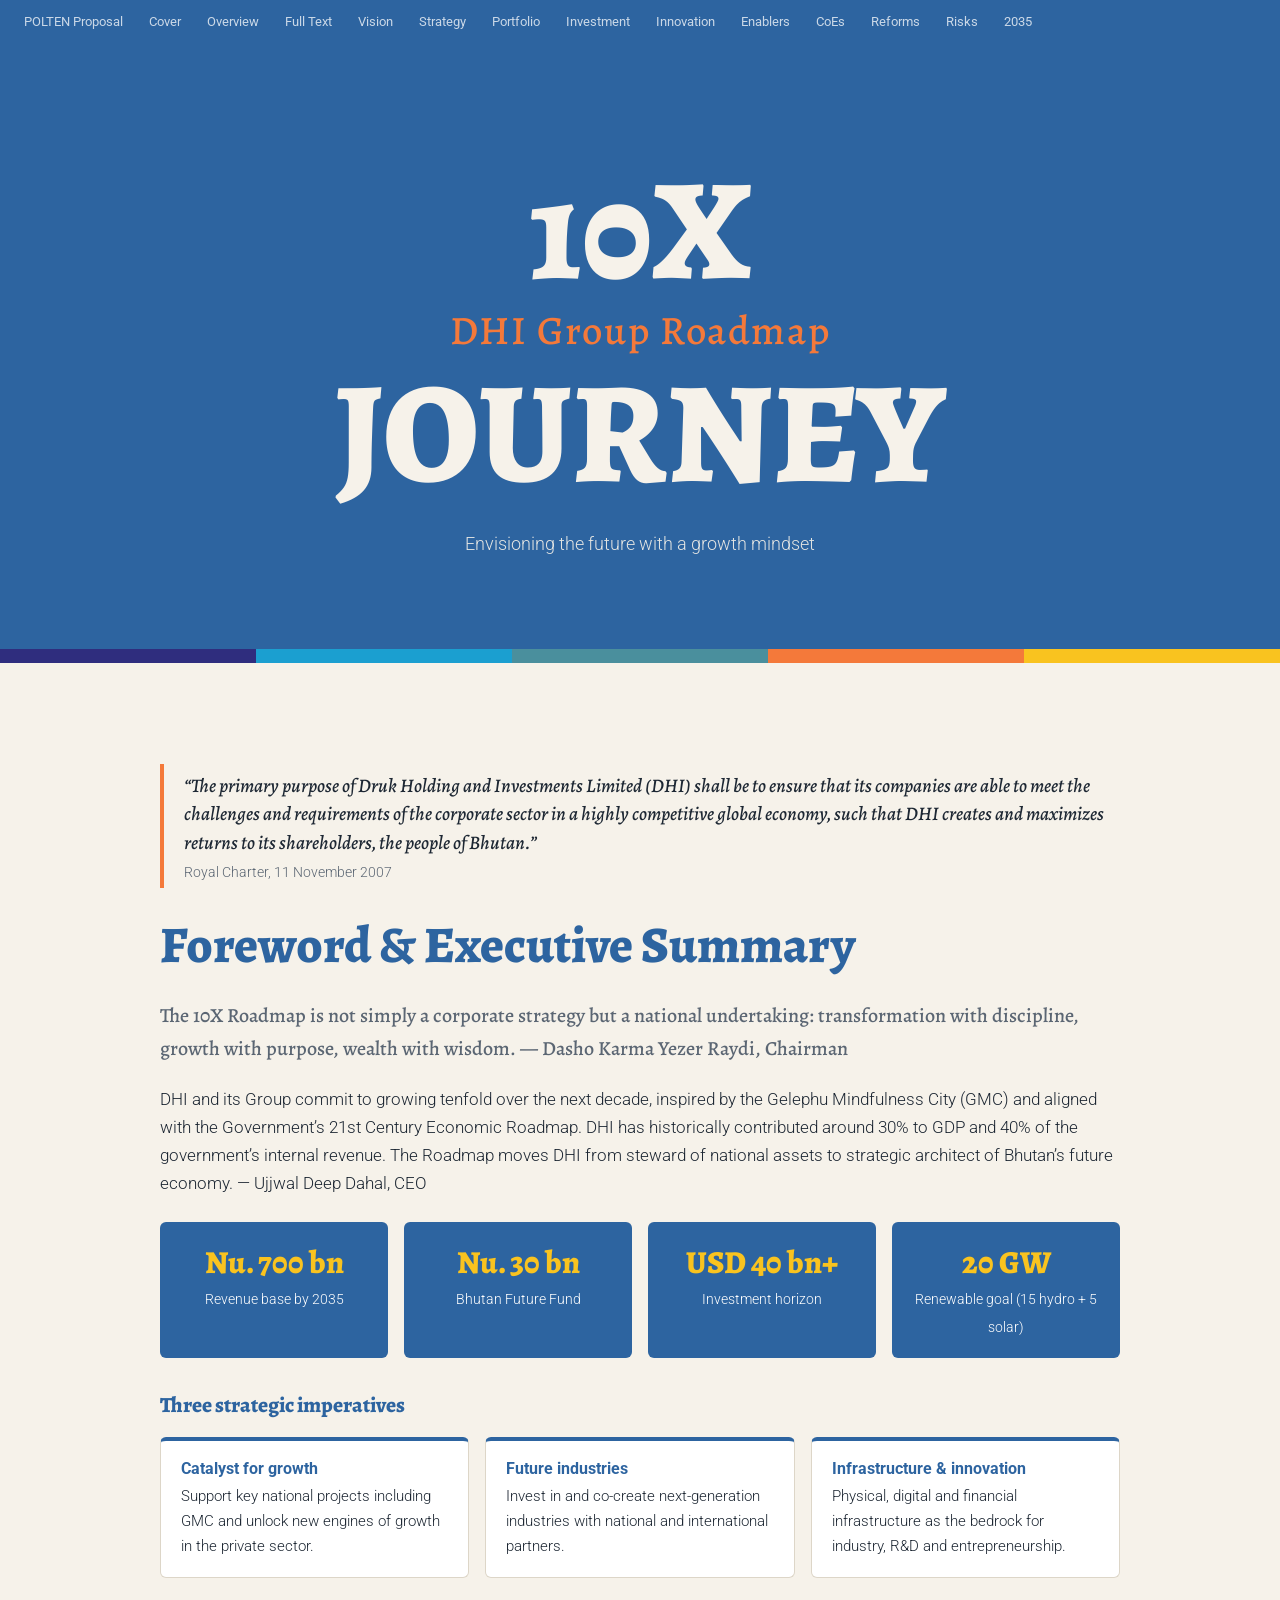
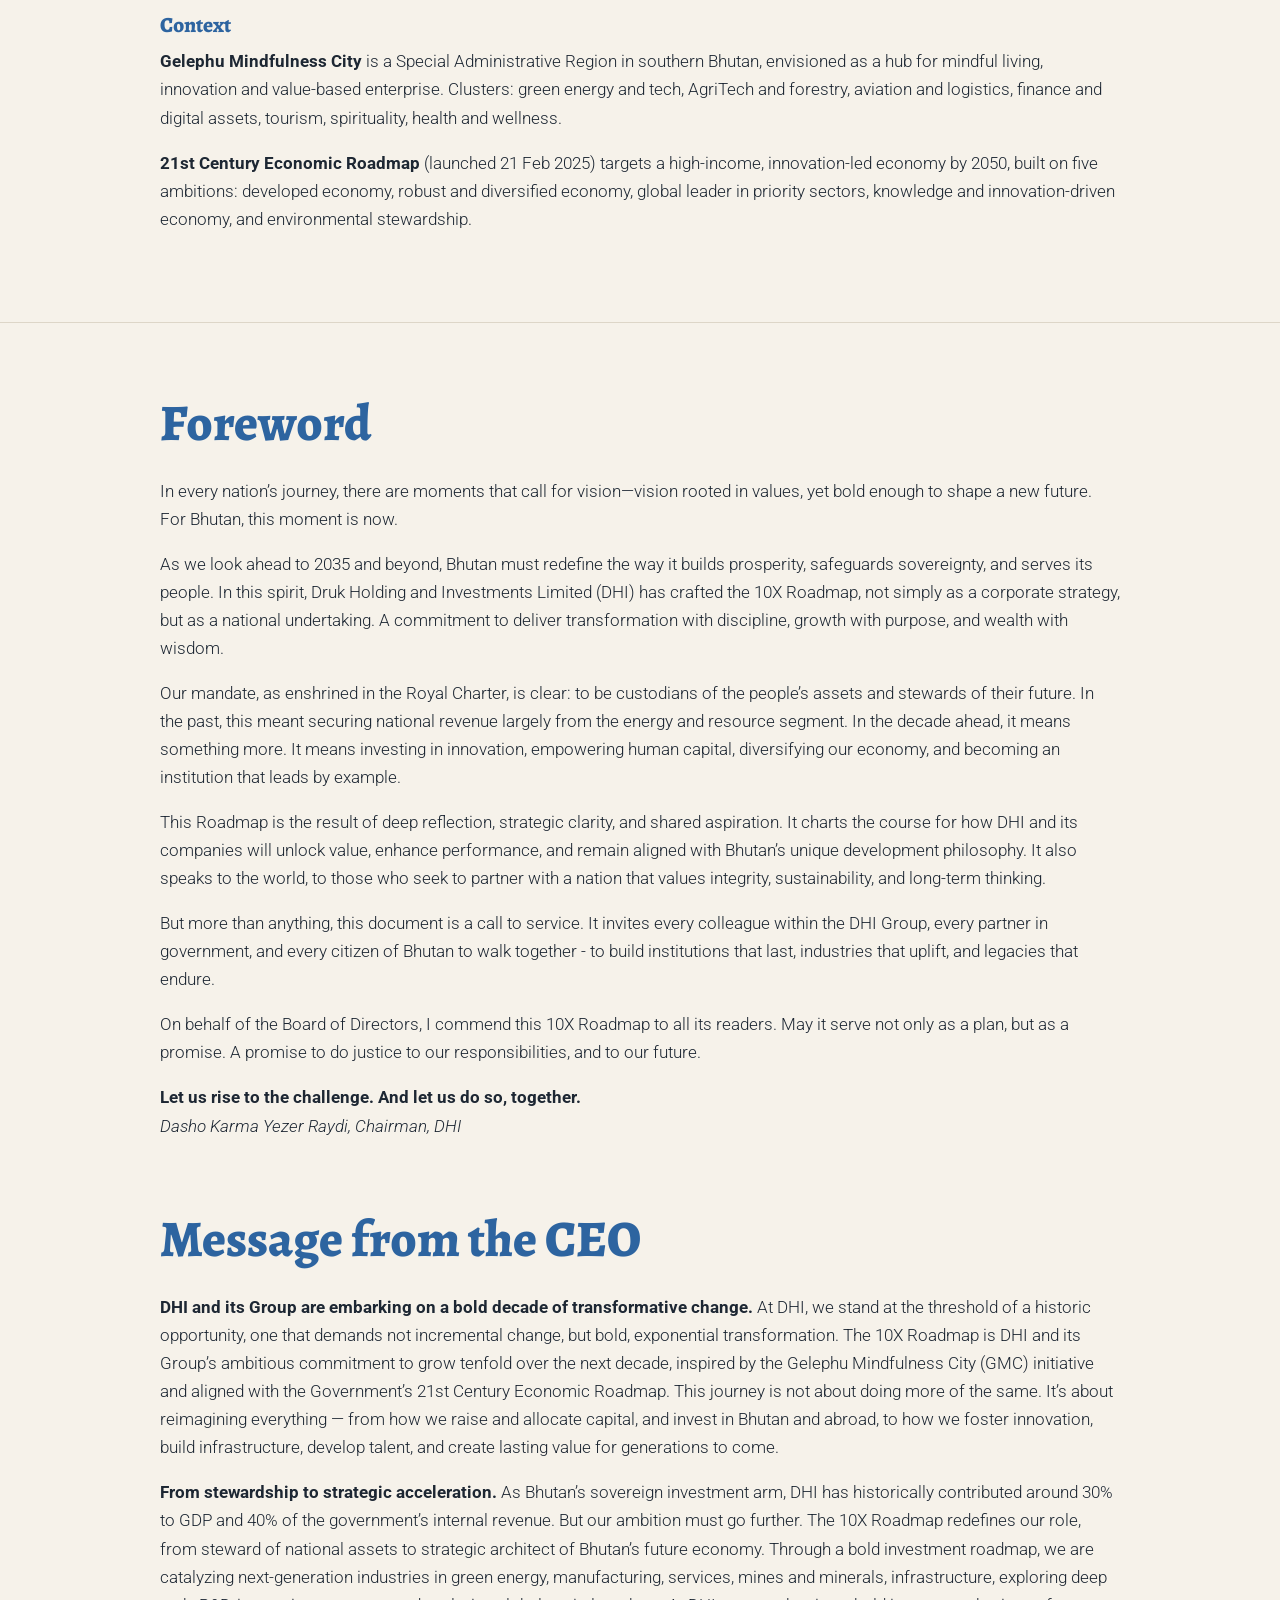
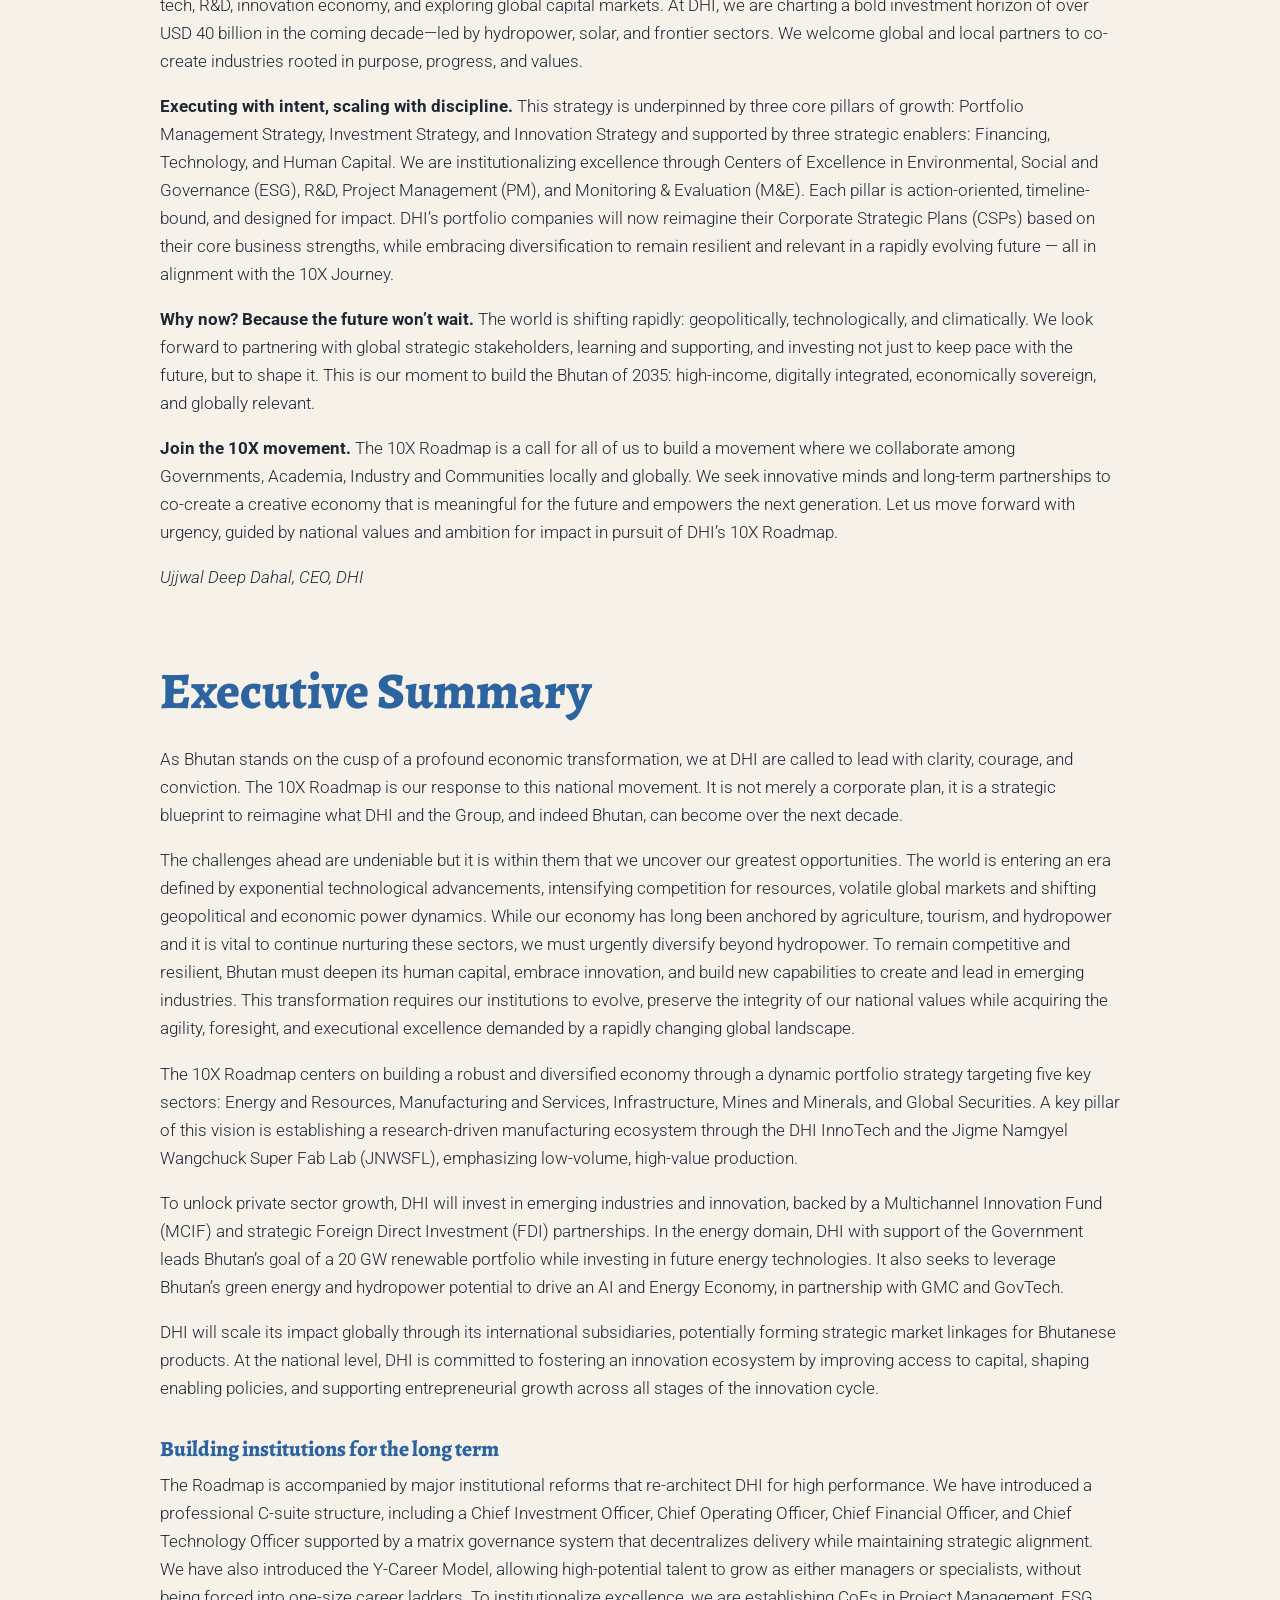
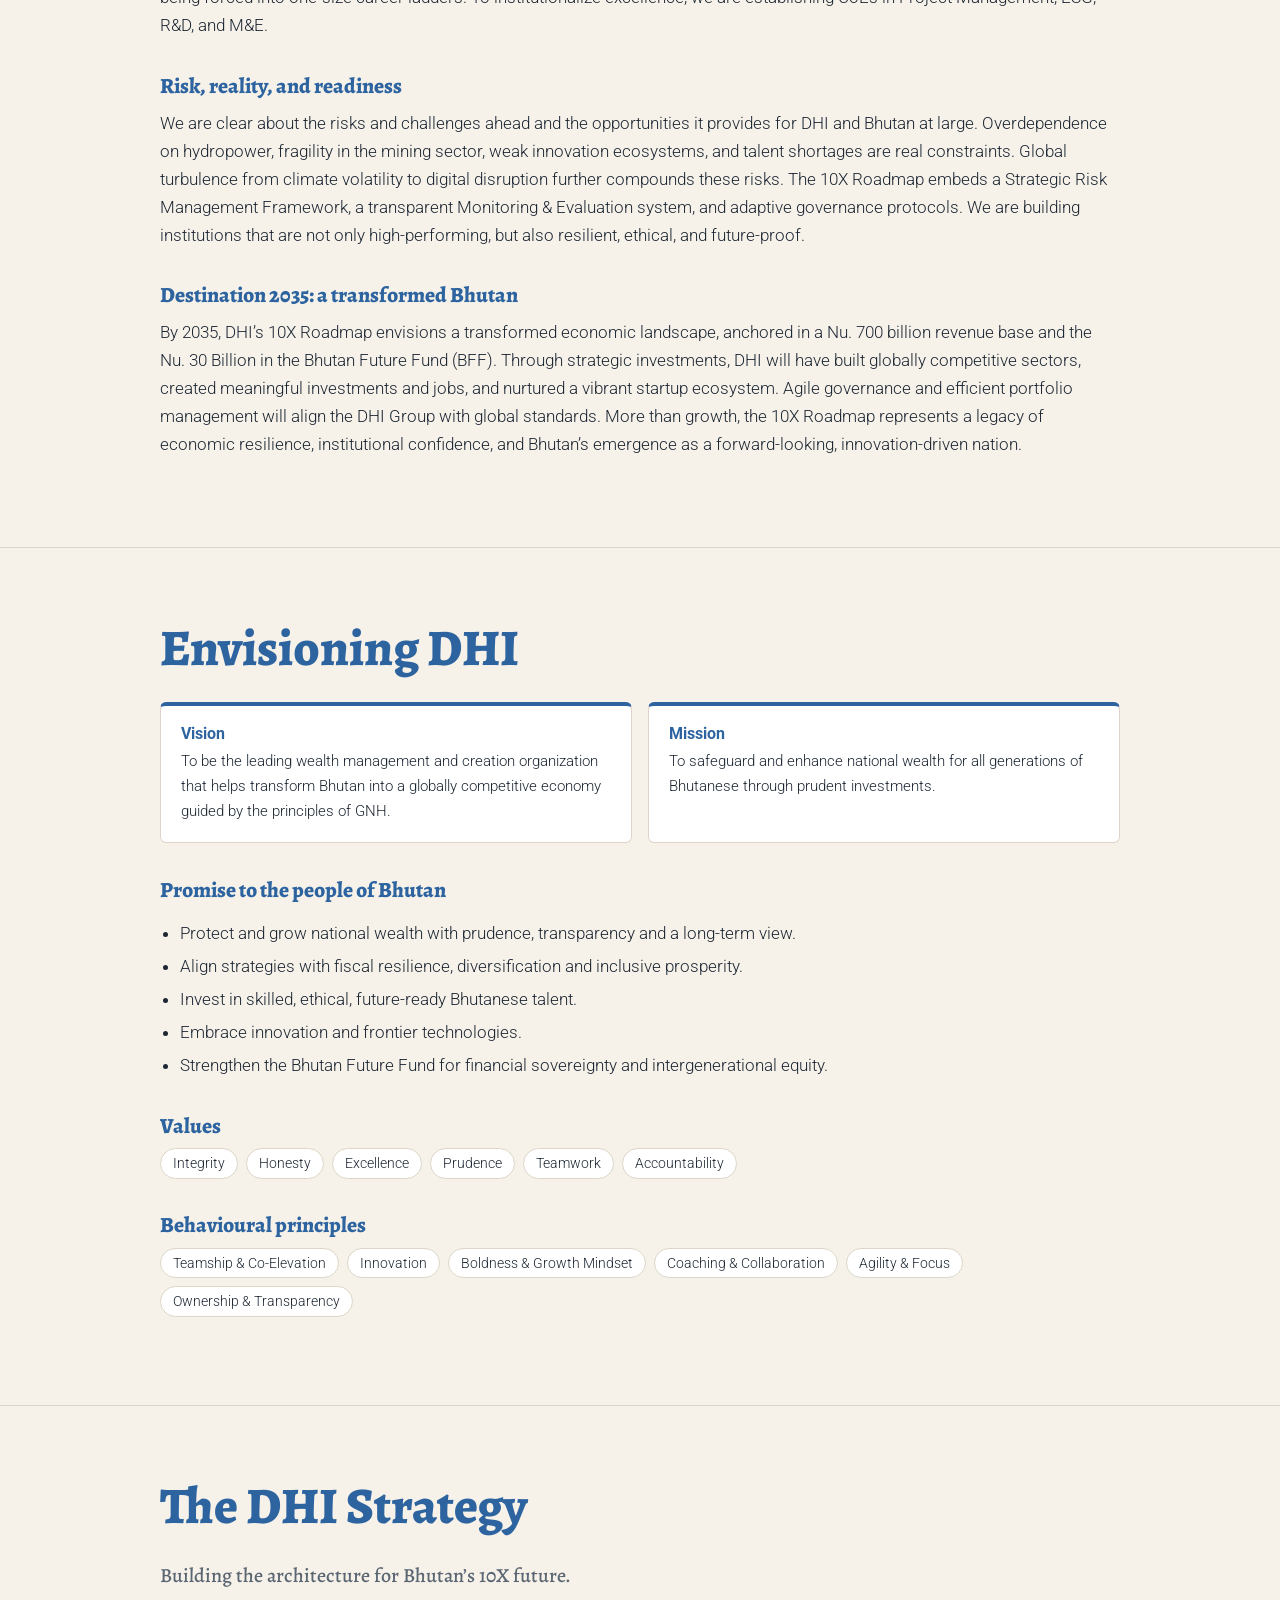
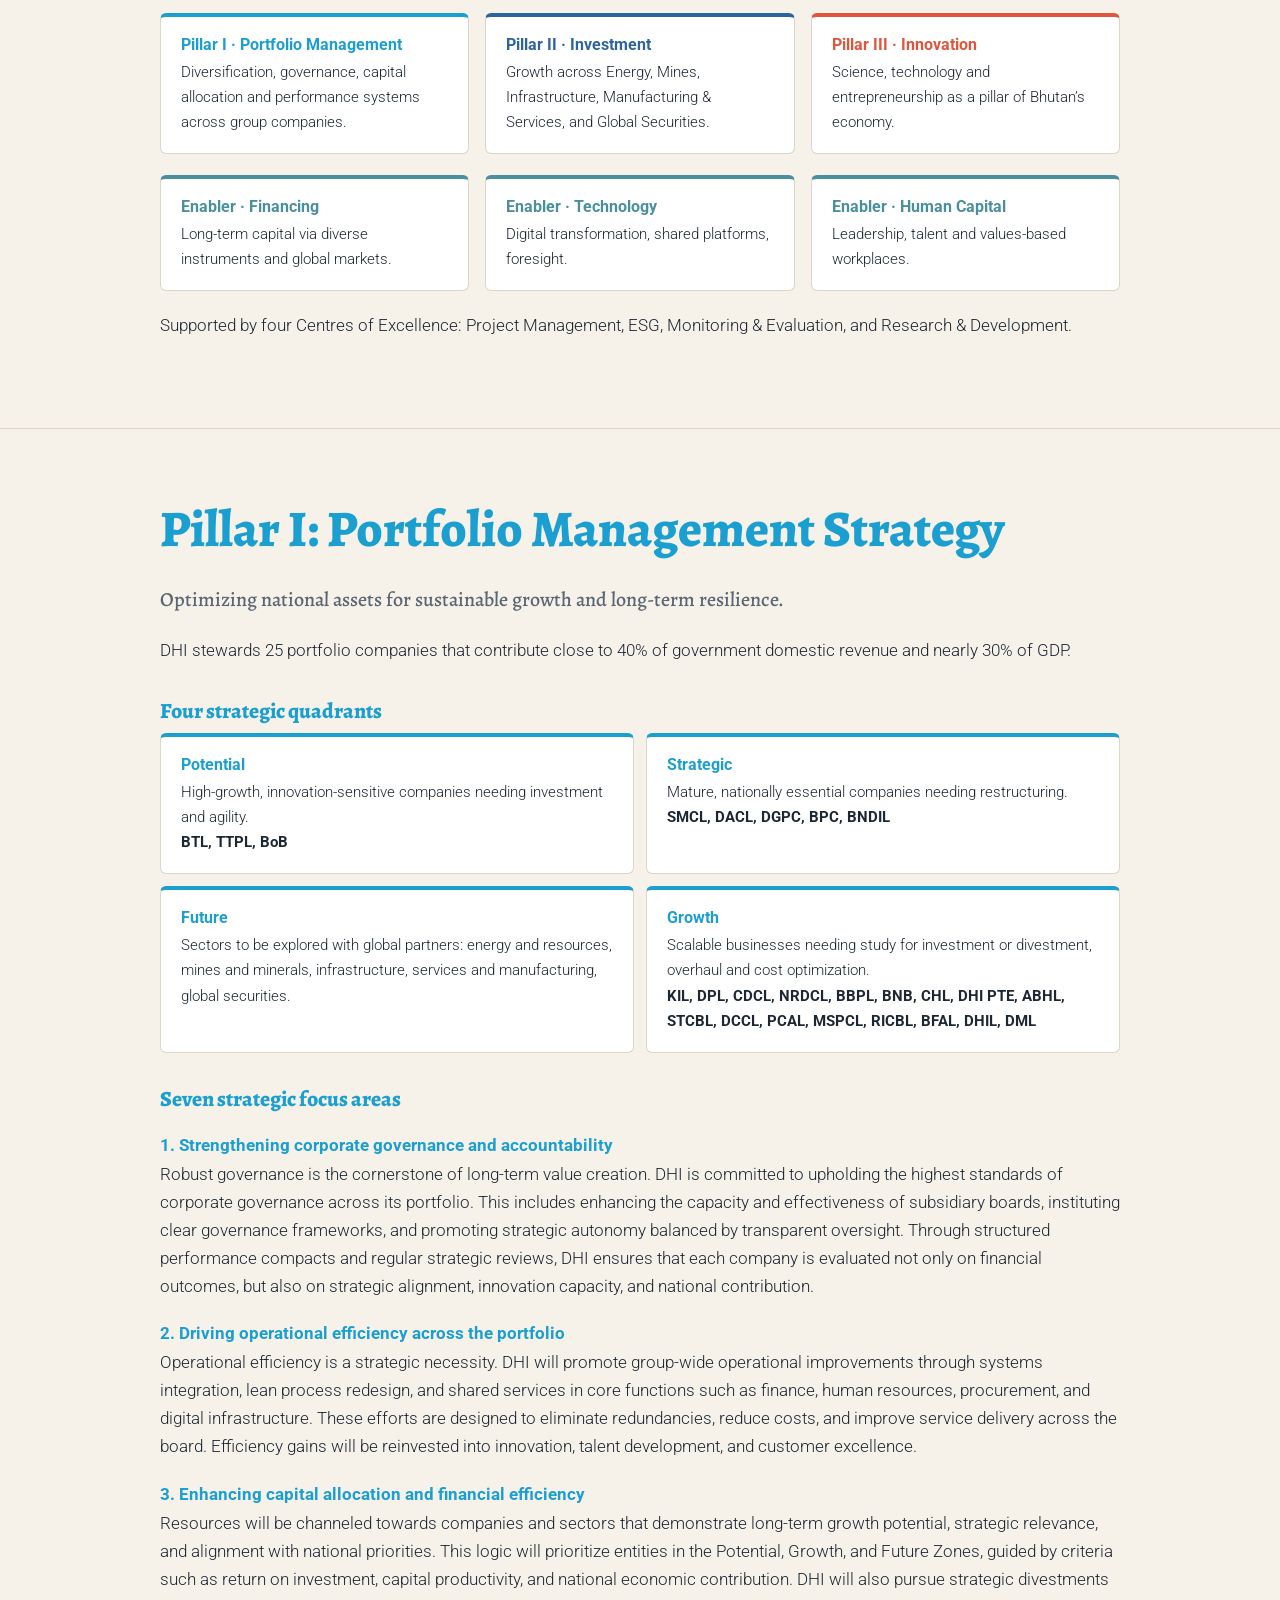
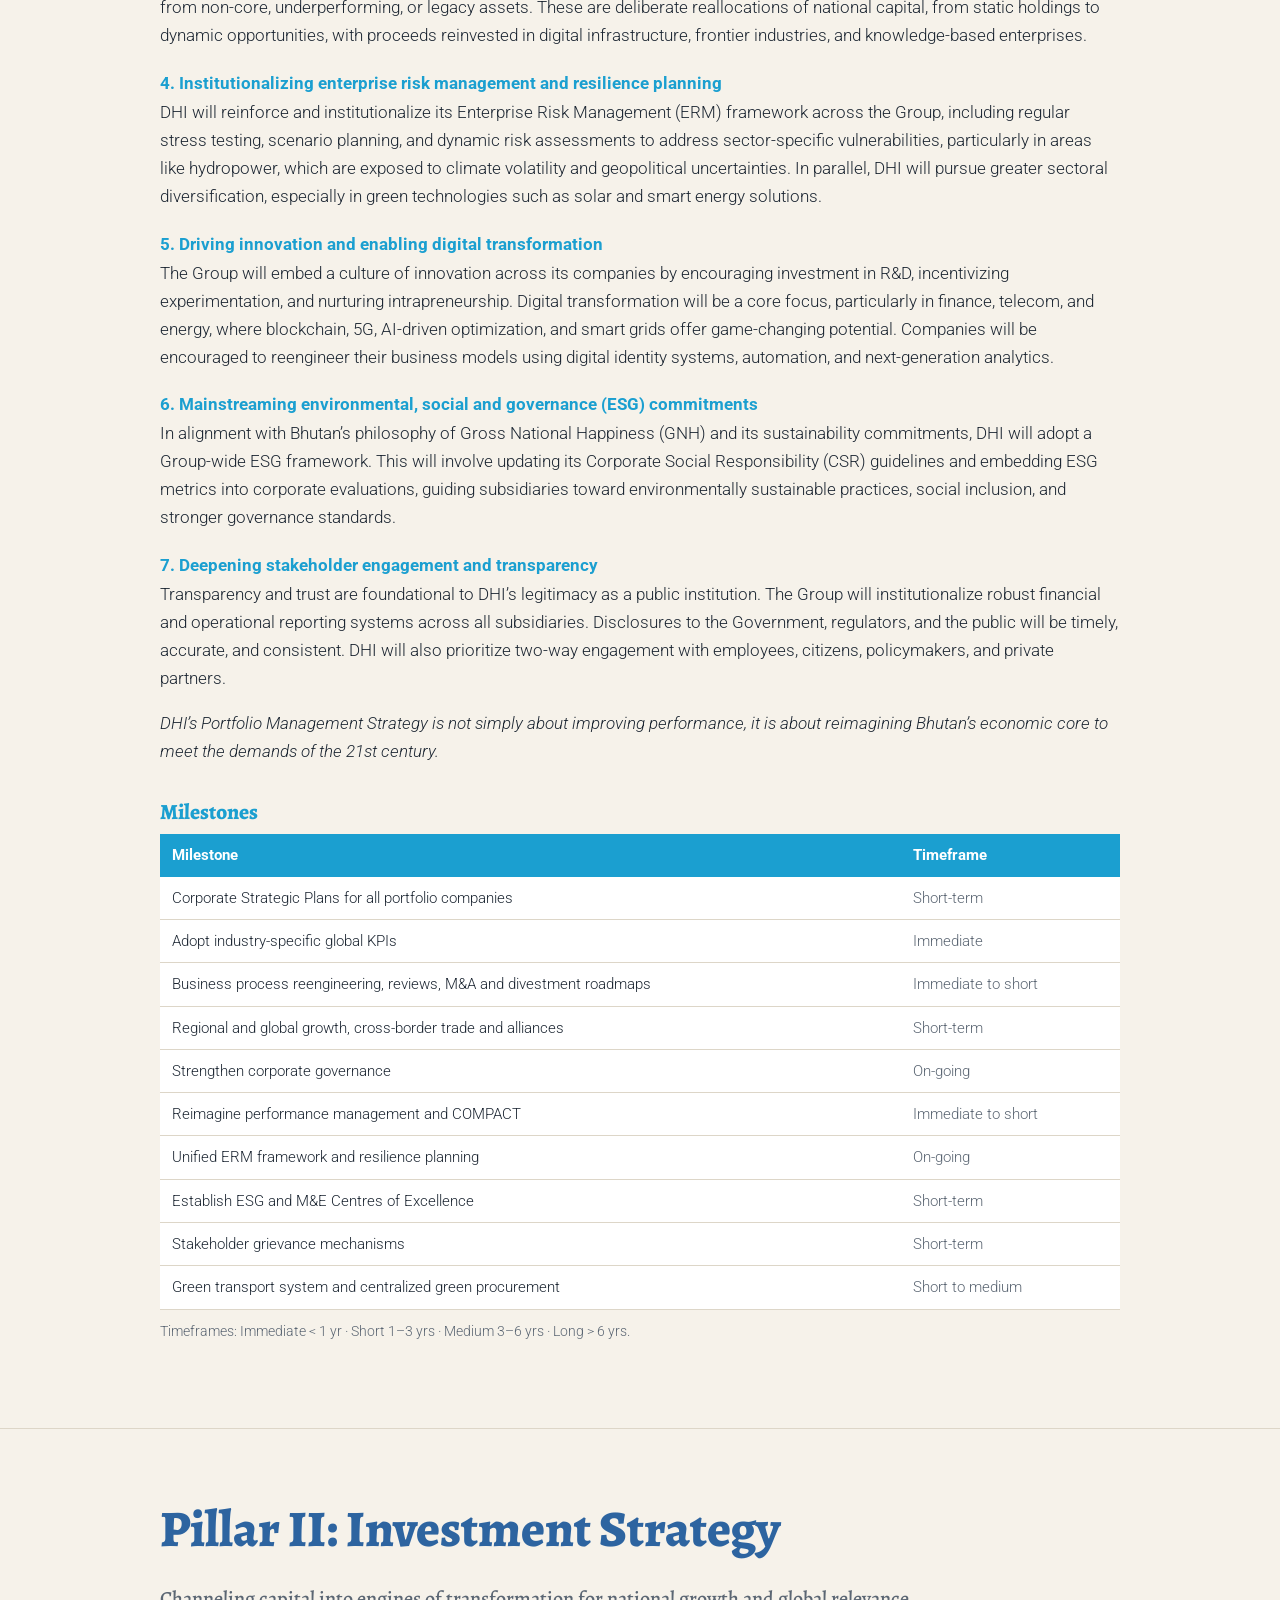
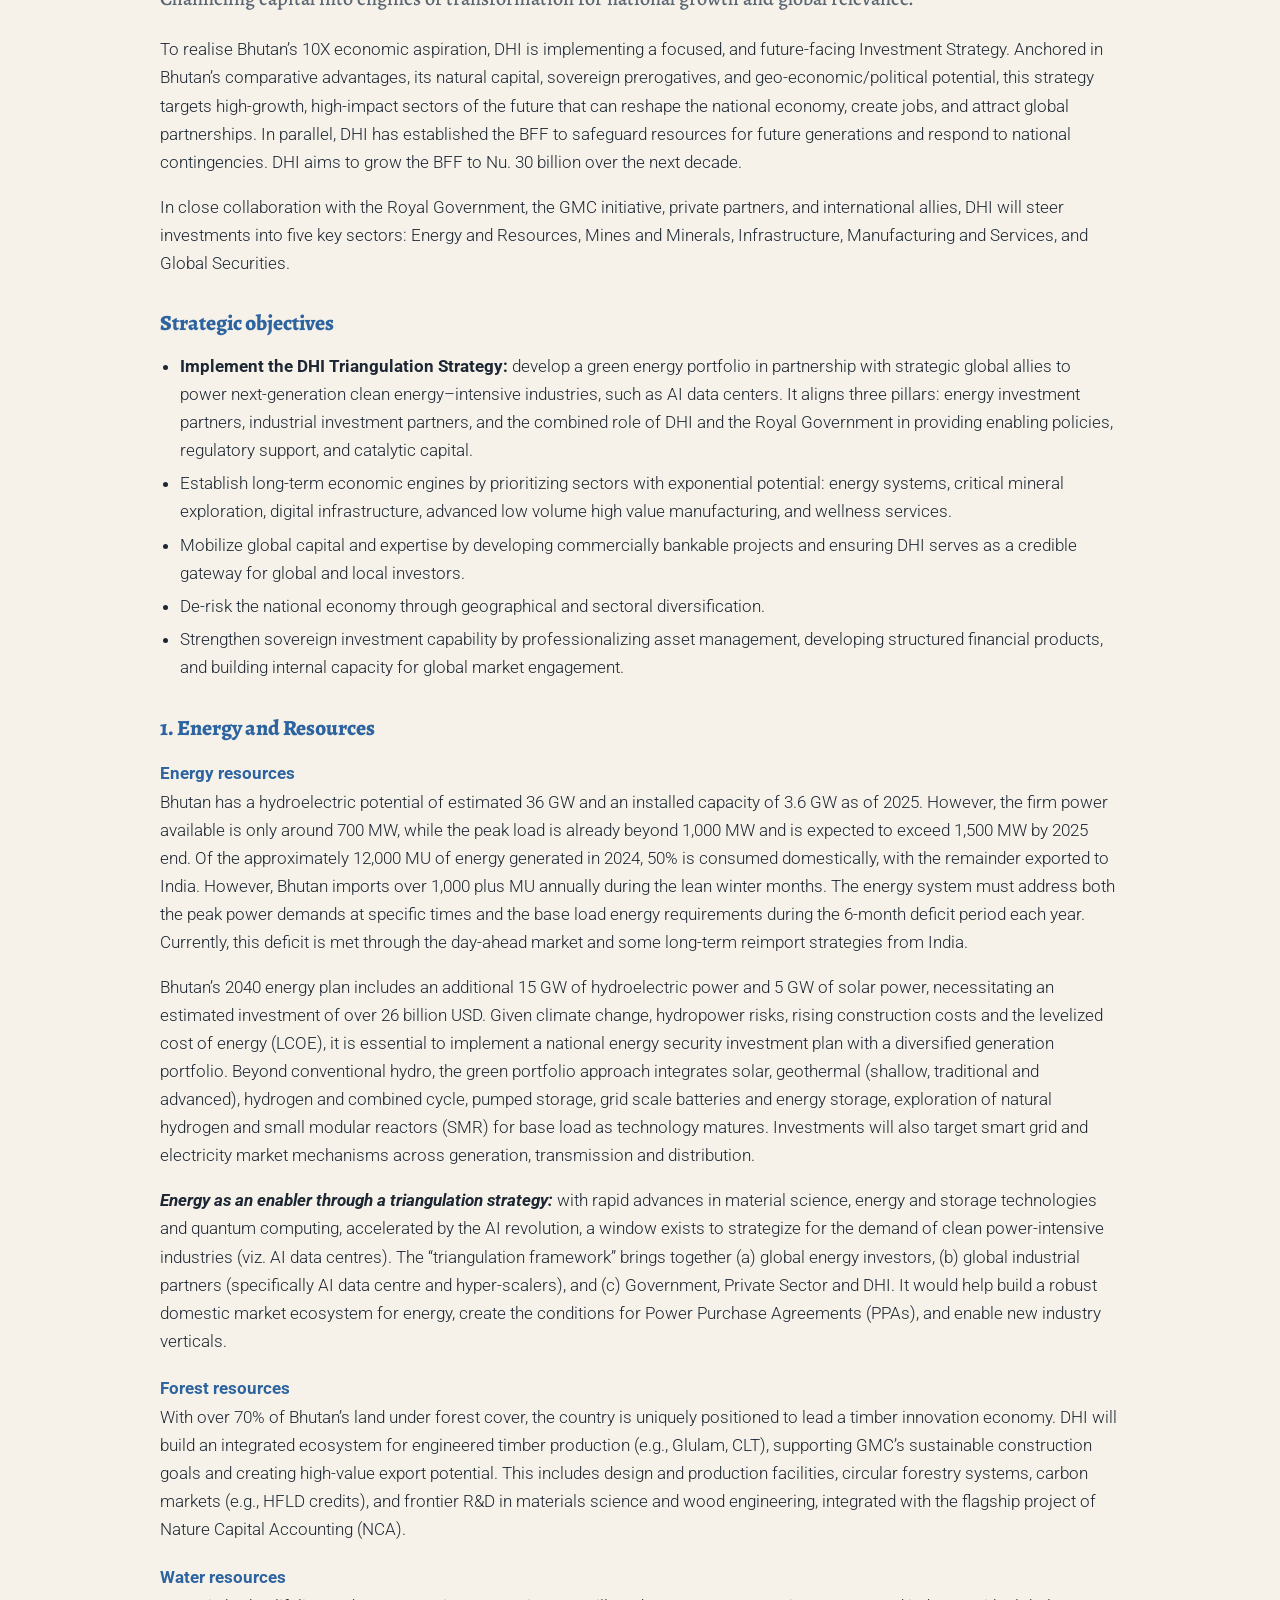
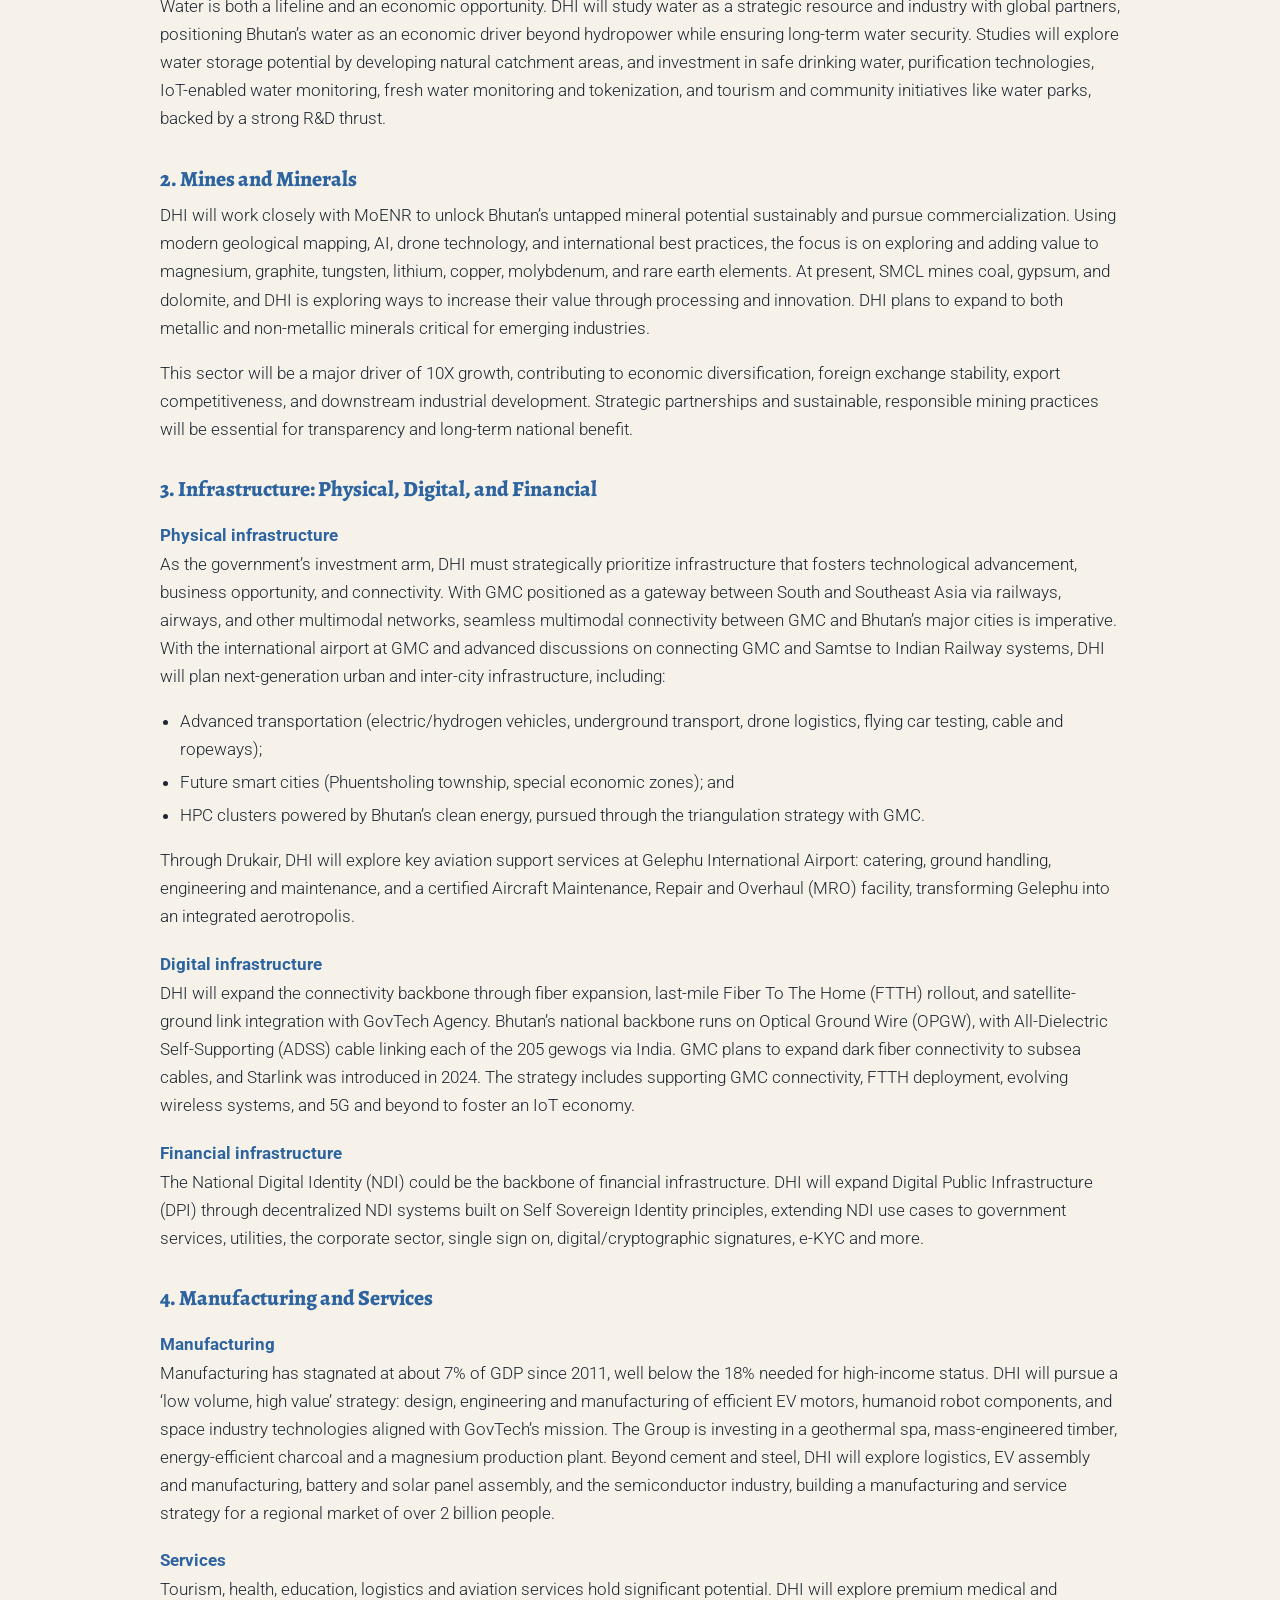
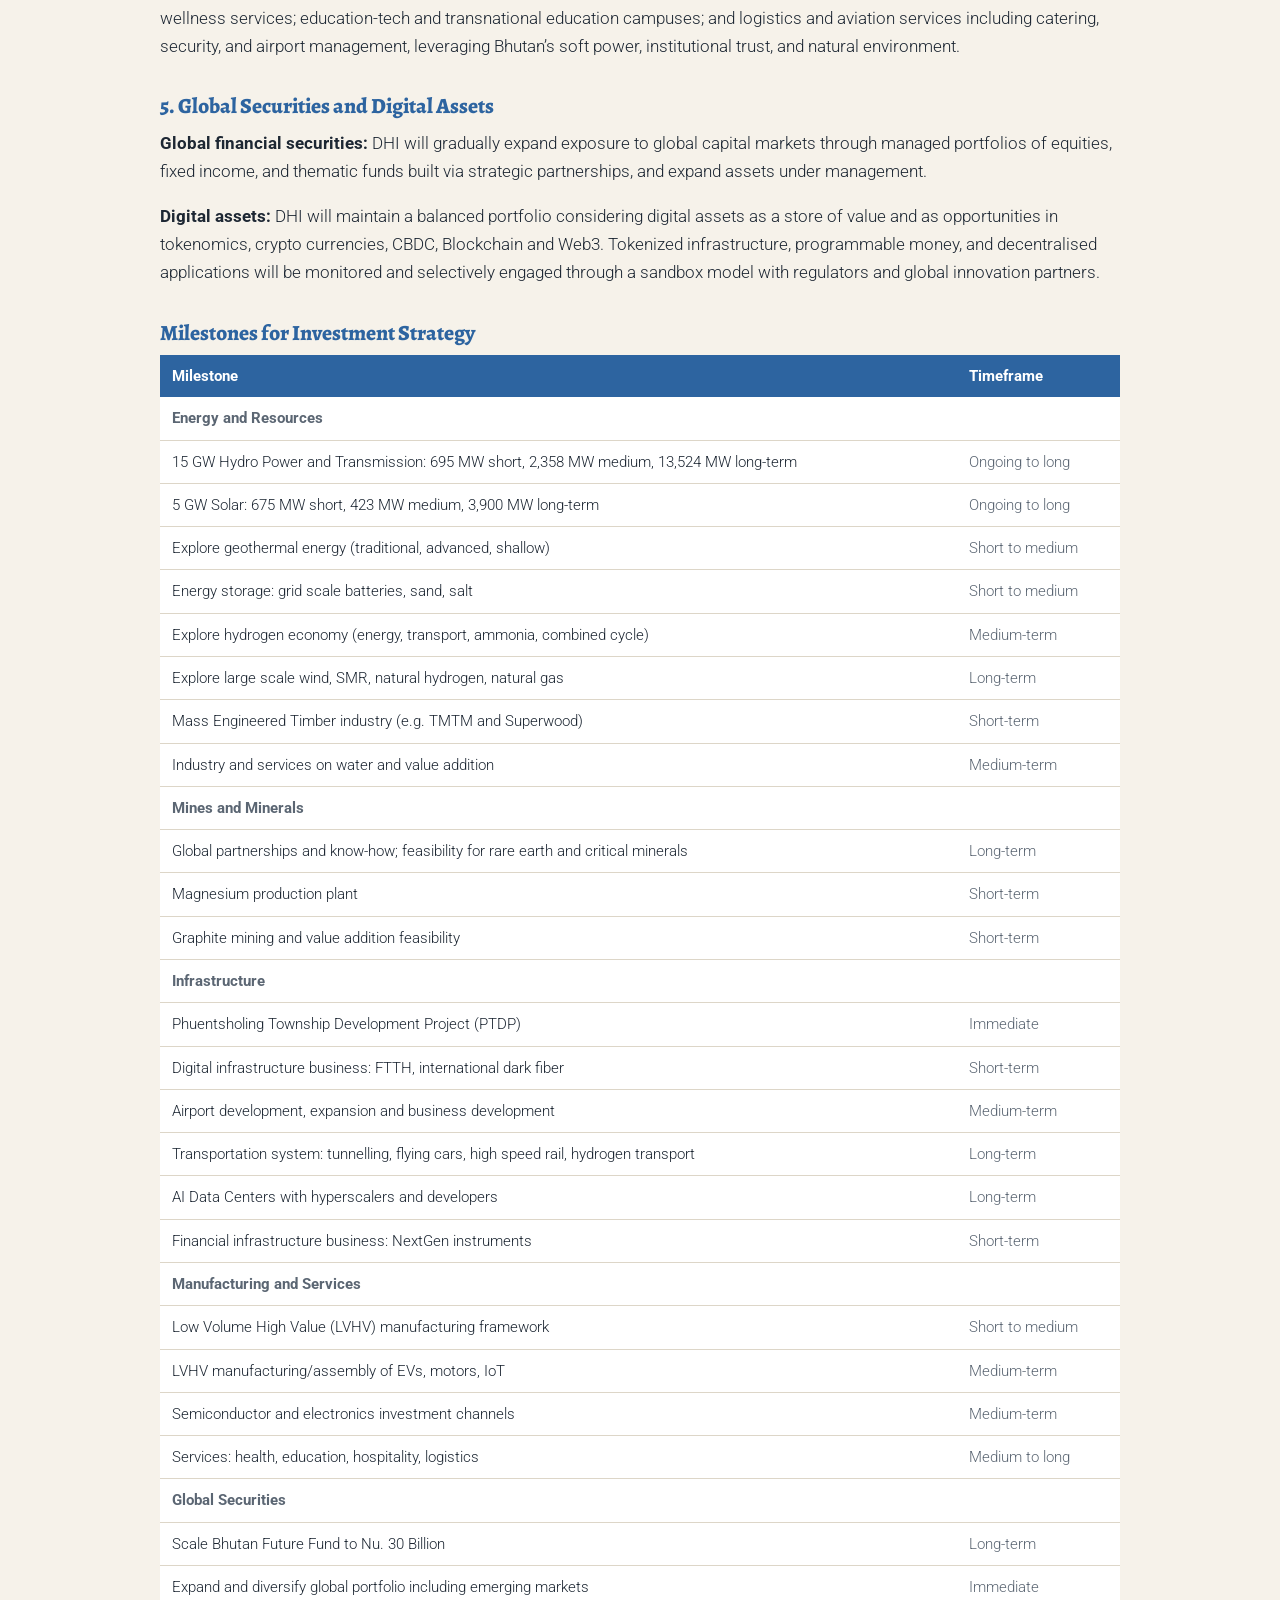
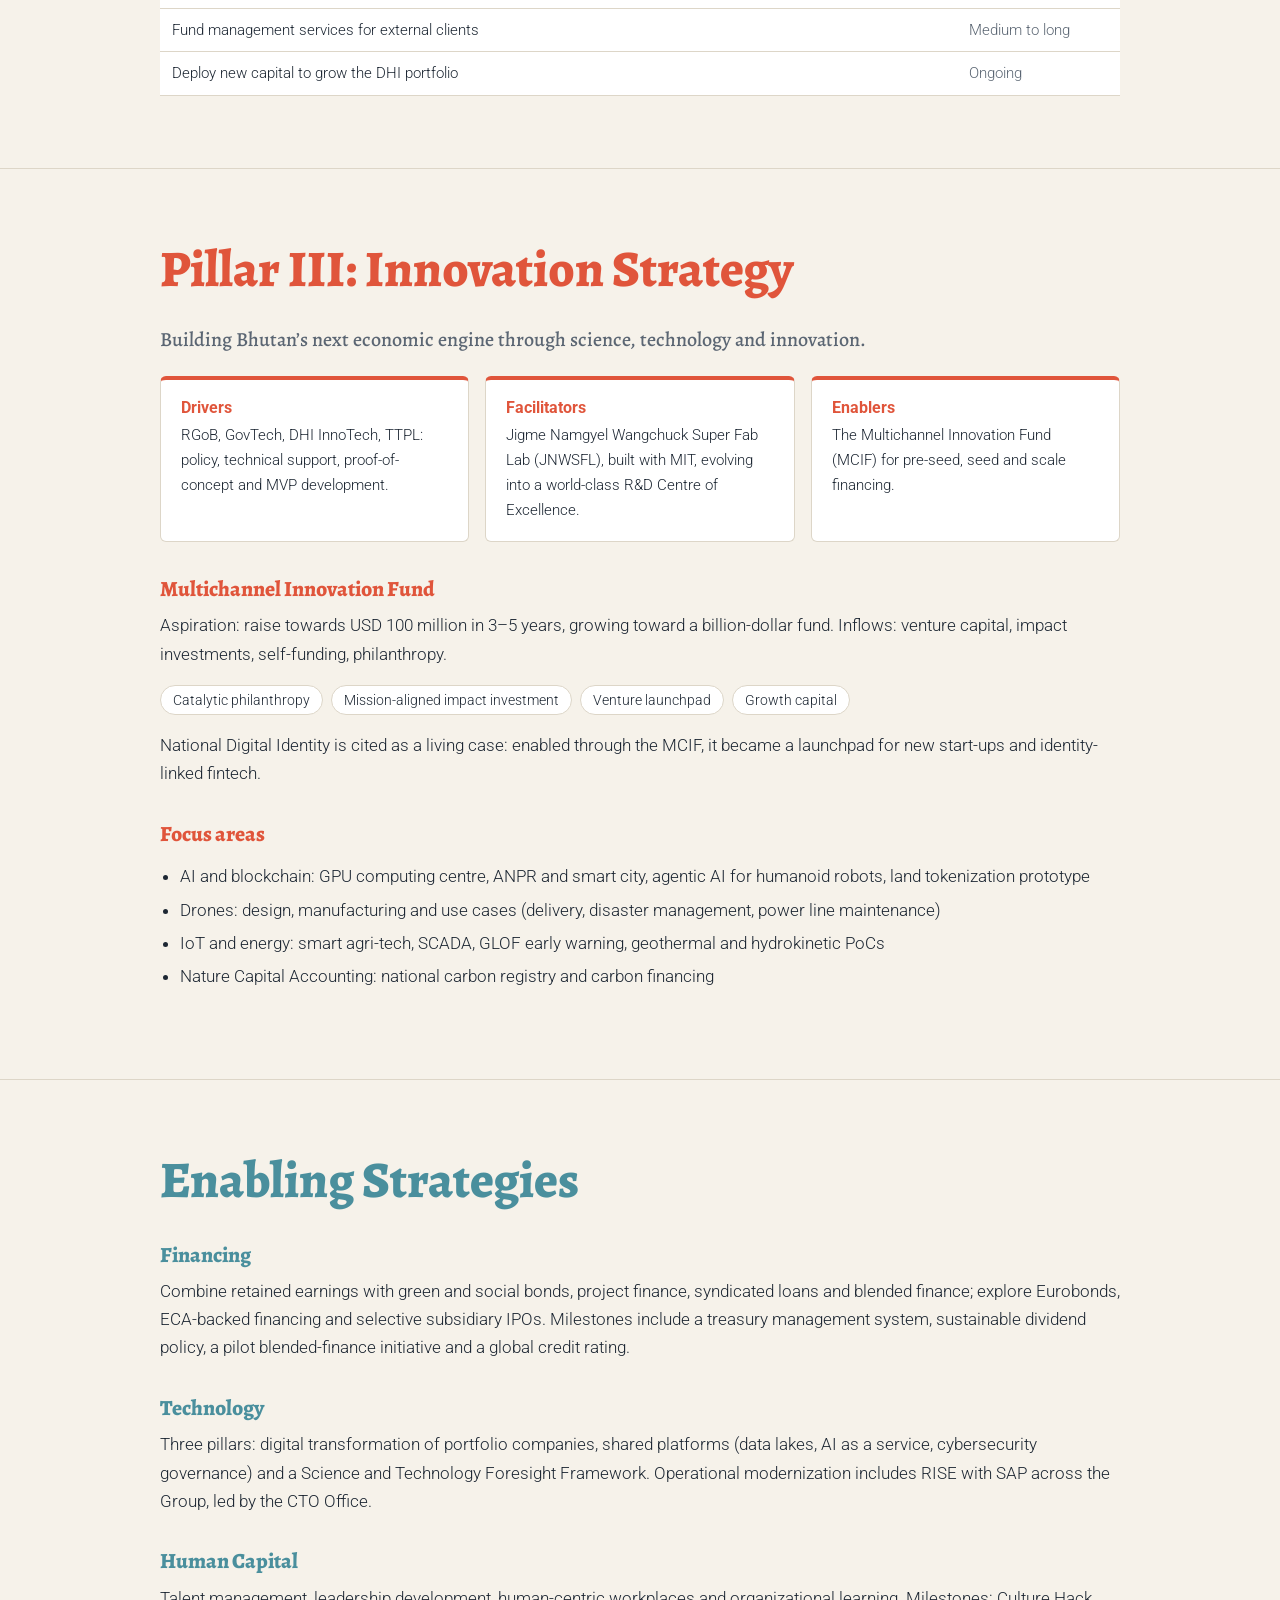
==== commit eeb23f8f: "Add roadmap page and links" ====
--- a/dhi-10x-roadmap.html
+++ b/dhi-10x-roadmap.html
@@ -57,6 +57,7 @@
 </head>
 <body>
 <nav id="nav">
+<a href="index.html">POLTEN Proposal</a>
 <a href="#top">Cover</a><a href="#intro">Overview</a><a href="#fulltext">Full Text</a><a href="#vision">Vision</a><a href="#strategy">Strategy</a><a href="#p1">Portfolio</a><a href="#p2">Investment</a><a href="#p3">Innovation</a><a href="#enablers">Enablers</a><a href="#coe">CoEs</a><a href="#reforms">Reforms</a><a href="#risk">Risks</a><a href="#2035">2035</a>
 </nav>
 
@@ -374,4 +375,4 @@
 })();
 </script>
 </body>
-</html>+</html>
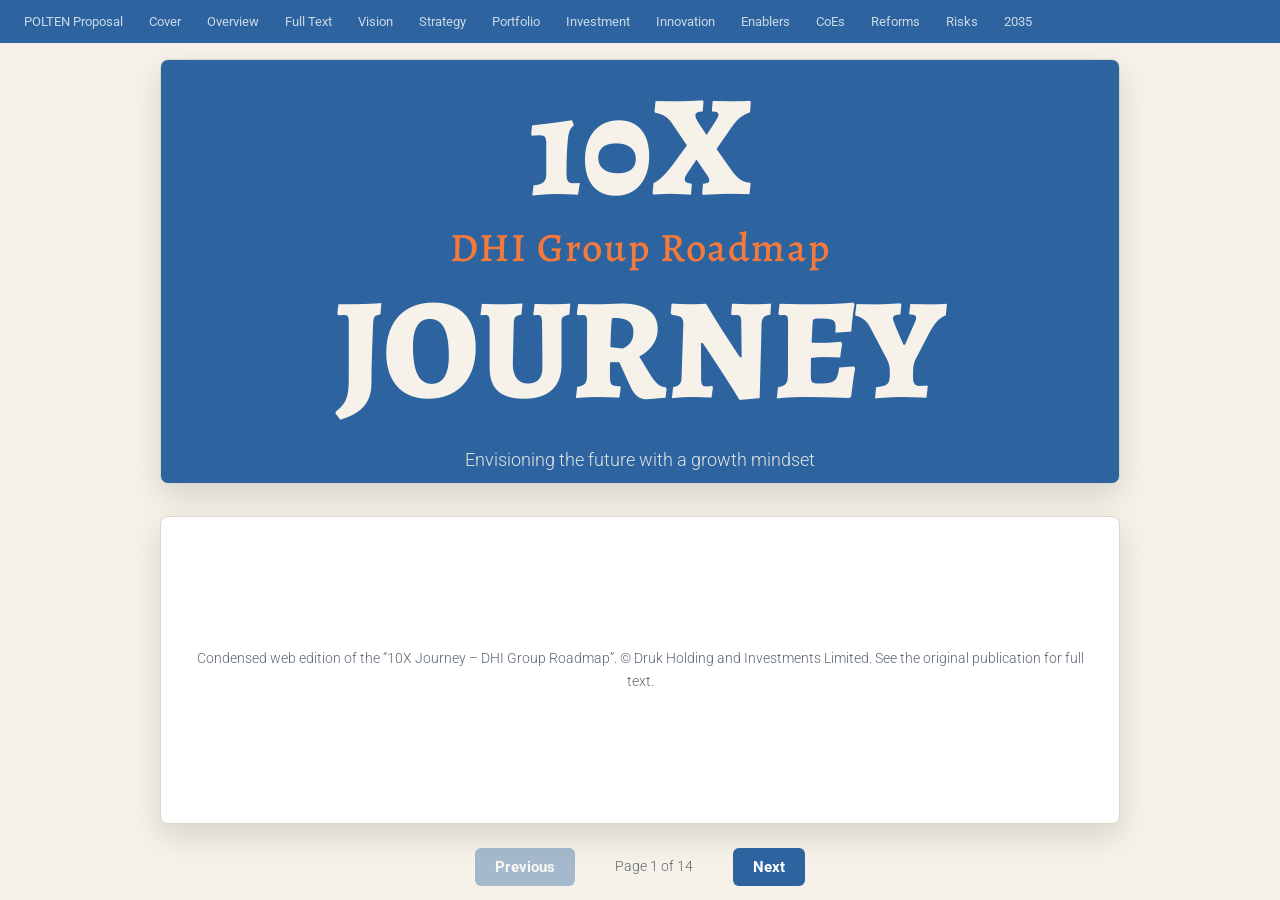
==== commit 13733492: "book-style" ====
--- a/dhi-10x-roadmap.html
+++ b/dhi-10x-roadmap.html
@@ -53,6 +53,20 @@
 @media(max-width:560px){.q{grid-template-columns:1fr}}
 footer{padding:40px 24px;text-align:center;color:var(--mute);font-size:.85rem}
 h4{font:700 1.05rem Roboto;color:var(--accent,var(--blue));margin:1.4em 0 .3em}
+body{height:100dvh;display:flex;flex-direction:column;overflow:hidden}
+nav{position:relative;flex:none}
+.hero,body>section,body>footer{display:none;flex:1;min-height:0;overflow:auto;margin:16px auto;width:min(960px,calc(100% - 32px));background:var(--card);border:1px solid var(--line);border-radius:8px;box-shadow:0 12px 32px #0002}
+.hero{padding:10vh 24px;background:var(--blue);color:#f6f2ea}
+body>.stripes{display:none}
+body .book-page.active{display:block;animation:turn-in .32s ease-out}
+body header.book-page.active{display:flex;flex-direction:column;justify-content:center;align-items:center}
+body section.book-page{padding:32px clamp(20px,5vw,56px)}
+body footer.book-page{display:flex;align-items:center;justify-content:center;padding:32px}
+@keyframes turn-in{from{opacity:.35;transform:rotateY(-7deg) translateX(14px)}to{opacity:1;transform:none}}
+.book-controls{flex:none;display:flex;justify-content:center;align-items:center;gap:14px;padding:8px 12px 14px}
+.book-controls button{border:0;border-radius:6px;background:var(--blue);color:#fff;padding:10px 20px;font:700 15px Roboto,sans-serif;cursor:pointer}
+.book-controls button:disabled{opacity:.4;cursor:default}
+#book-count{min-width:130px;text-align:center;color:var(--mute);font-size:14px}
 </style>
 </head>
 <body>
@@ -366,12 +380,21 @@
 
 <footer>Condensed web edition of the “10X Journey – DHI Group Roadmap”. © Druk Holding and Investments Limited. See the original publication for full text.</footer>
 
+<div class="book-controls" aria-label="Book page controls">
+<button id="book-prev" type="button">Previous</button>
+<span id="book-count" aria-live="polite"></span>
+<button id="book-next" type="button">Next</button>
+</div>
 <script>
 (function(){
-var links=[].slice.call(document.querySelectorAll('#nav a'));
-var secs=links.map(function(a){return document.querySelector(a.getAttribute('href'))});
-function spy(){var y=window.scrollY+120,i=0;secs.forEach(function(s,n){if(s&&s.offsetTop<=y)i=n});links.forEach(function(a,n){a.classList.toggle('on',n===i)})}
-window.addEventListener('scroll',spy,{passive:true});spy();
+  var pages=[document.querySelector("header.hero")].concat([].slice.call(document.querySelectorAll("body>section")),[document.querySelector("body>footer")]);
+  var current=0,count=document.getElementById("book-count"),prev=document.getElementById("book-prev"),next=document.getElementById("book-next");
+  pages.forEach(function(page){page.classList.add("book-page")});
+  function show(index){current=Math.max(0,Math.min(pages.length-1,index));pages.forEach(function(page,i){page.classList.toggle("active",i===current);if(i===current)page.scrollTop=0});count.textContent="Page "+(current+1)+" of "+pages.length;prev.disabled=current===0;next.disabled=current===pages.length-1}
+  prev.addEventListener("click",function(){show(current-1)});next.addEventListener("click",function(){show(current+1)});
+  document.querySelectorAll('nav a[href^="#"]').forEach(function(link){link.addEventListener("click",function(event){var id=link.getAttribute("href").slice(1),index=pages.findIndex(function(page){return page.id===id});if(index>=0){event.preventDefault();show(index)}})});
+  document.addEventListener("keydown",function(event){if(event.key==="ArrowRight"||event.key==="PageDown"){show(current+1)}else if(event.key==="ArrowLeft"||event.key==="PageUp"){show(current-1)}});
+  show(0);
 })();
 </script>
 </body>
